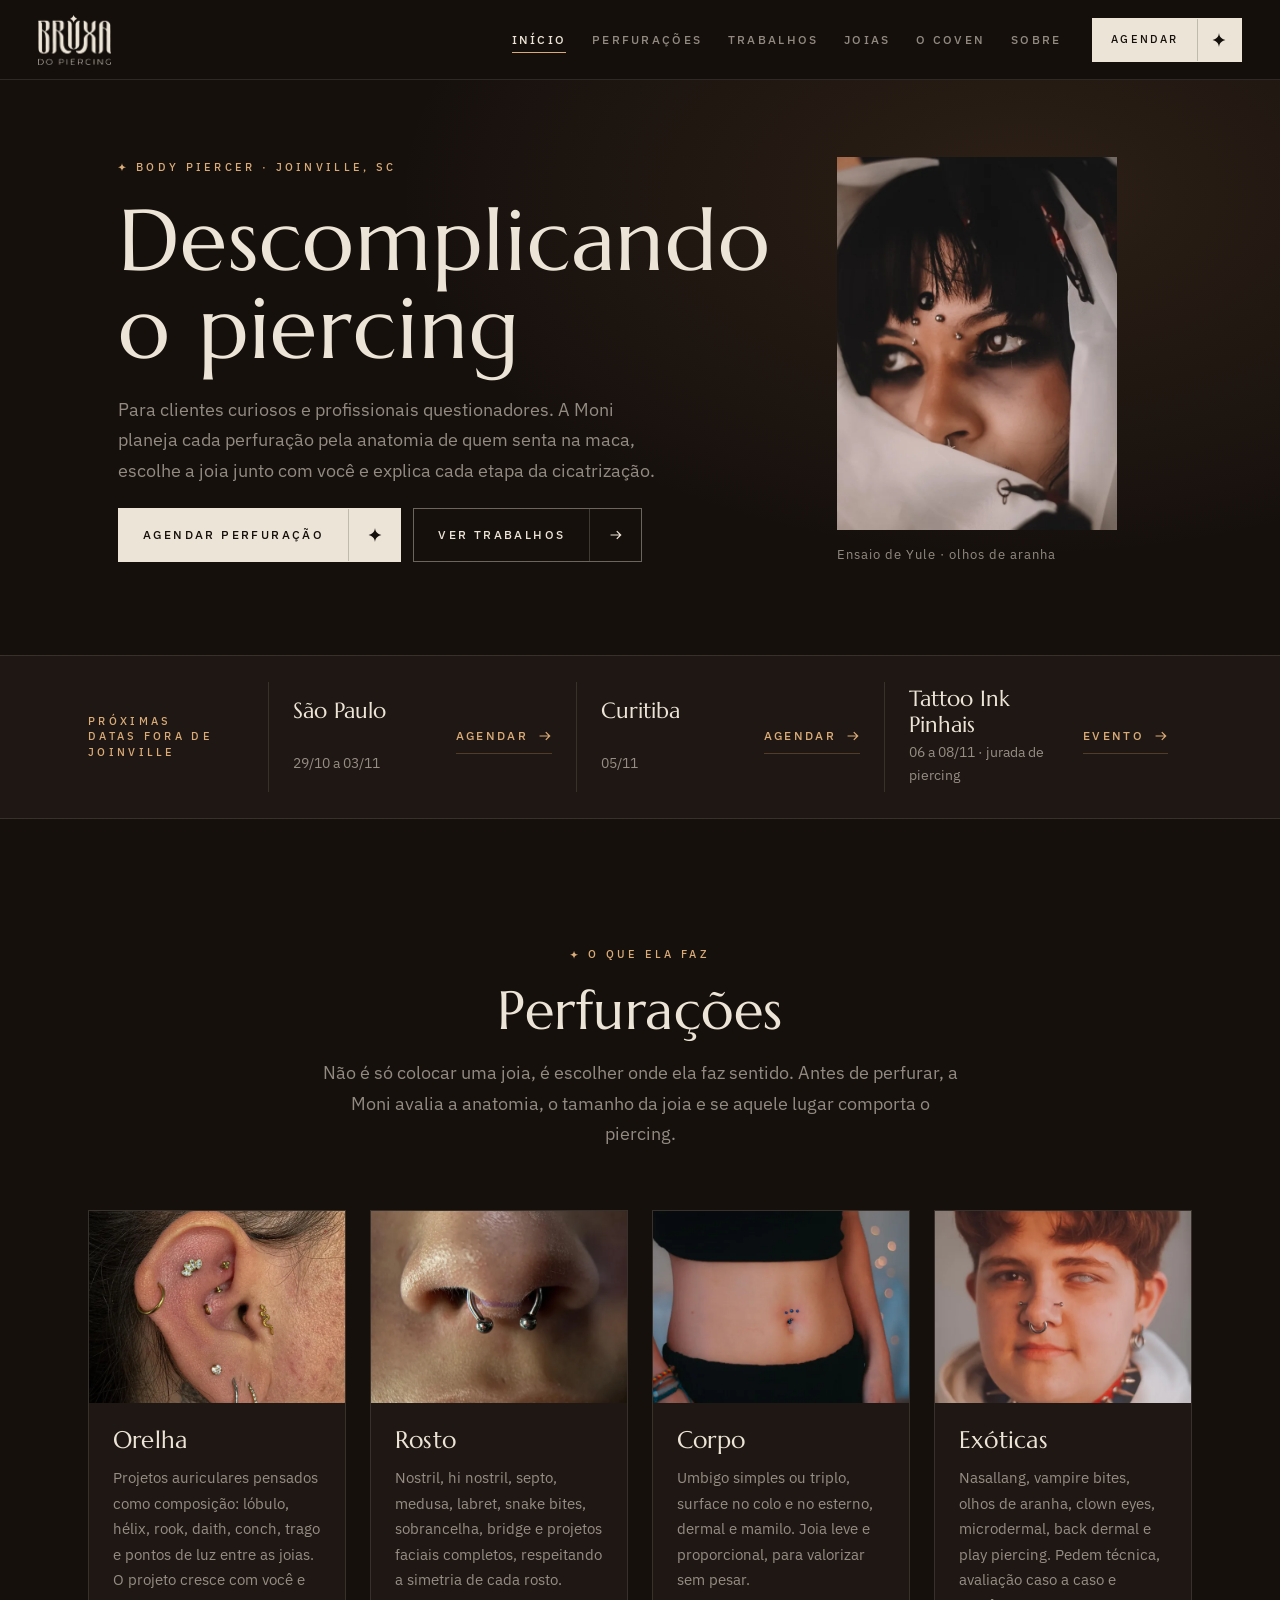
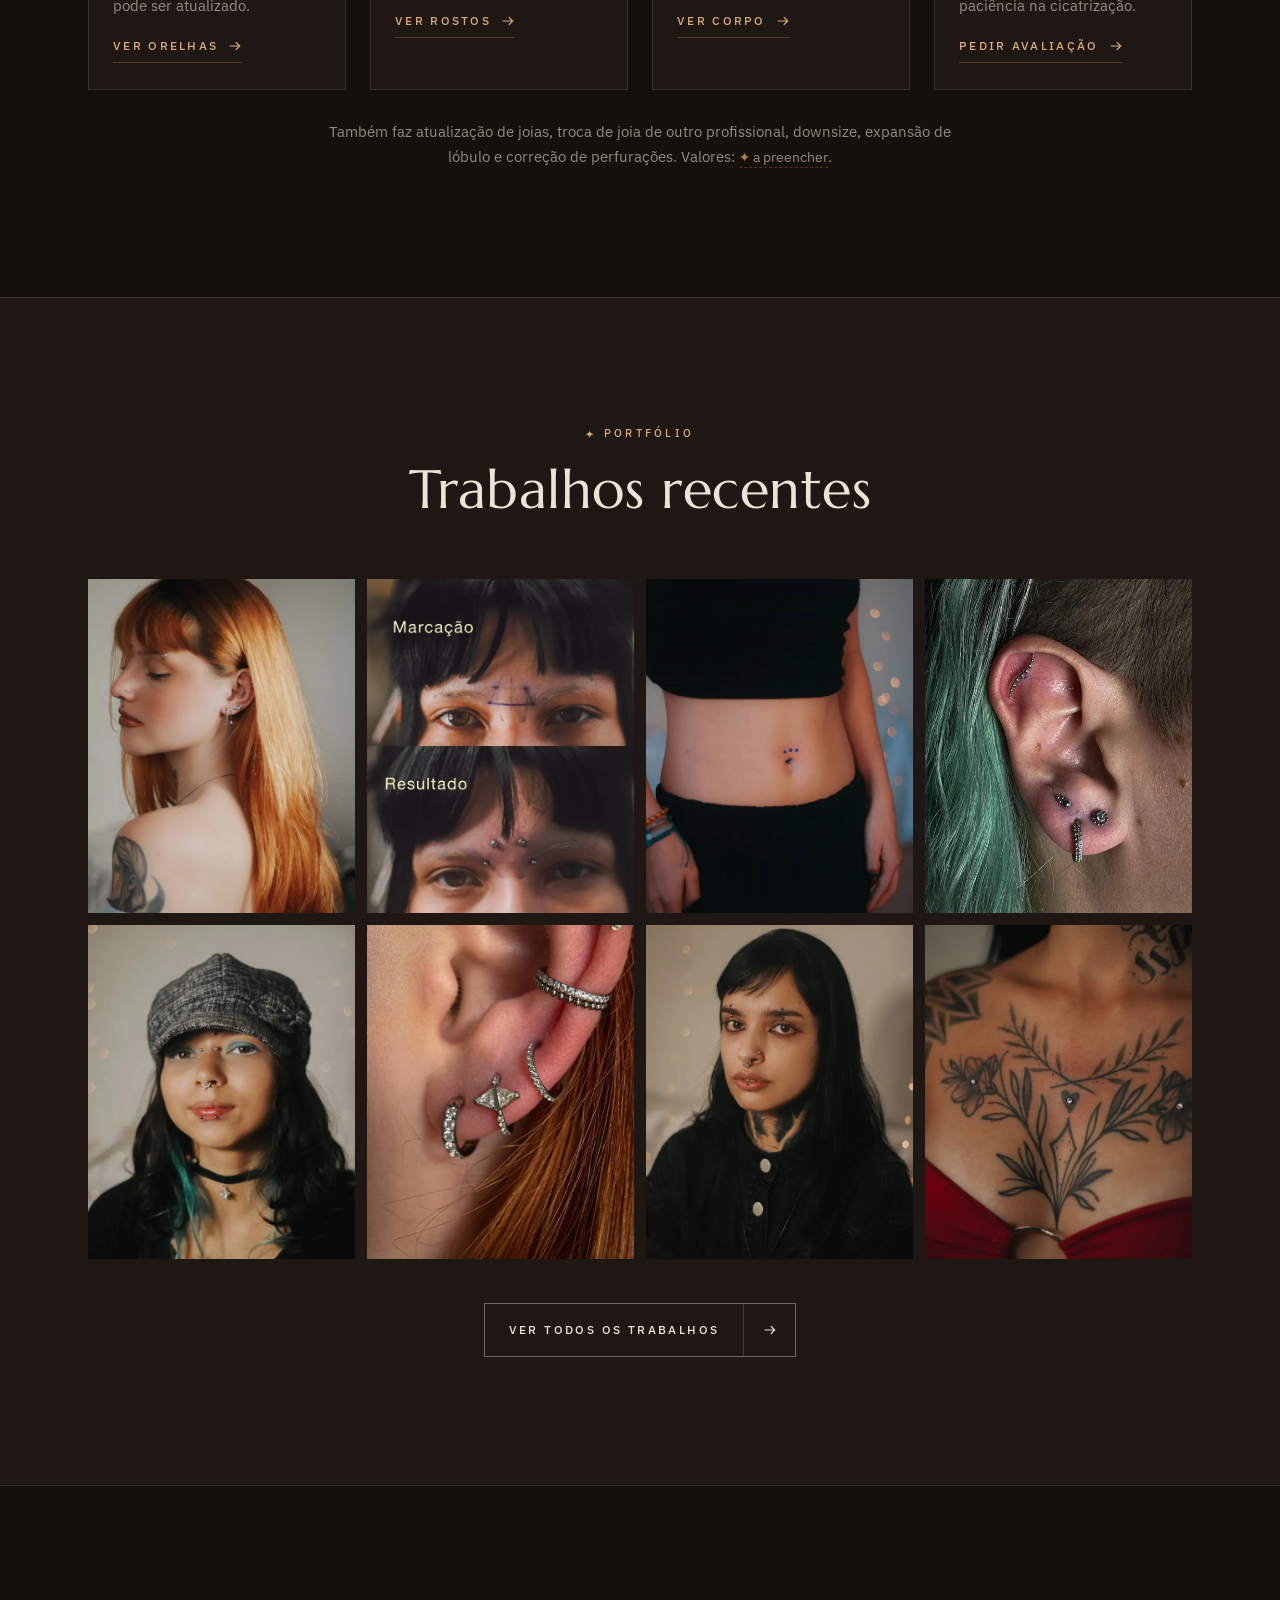
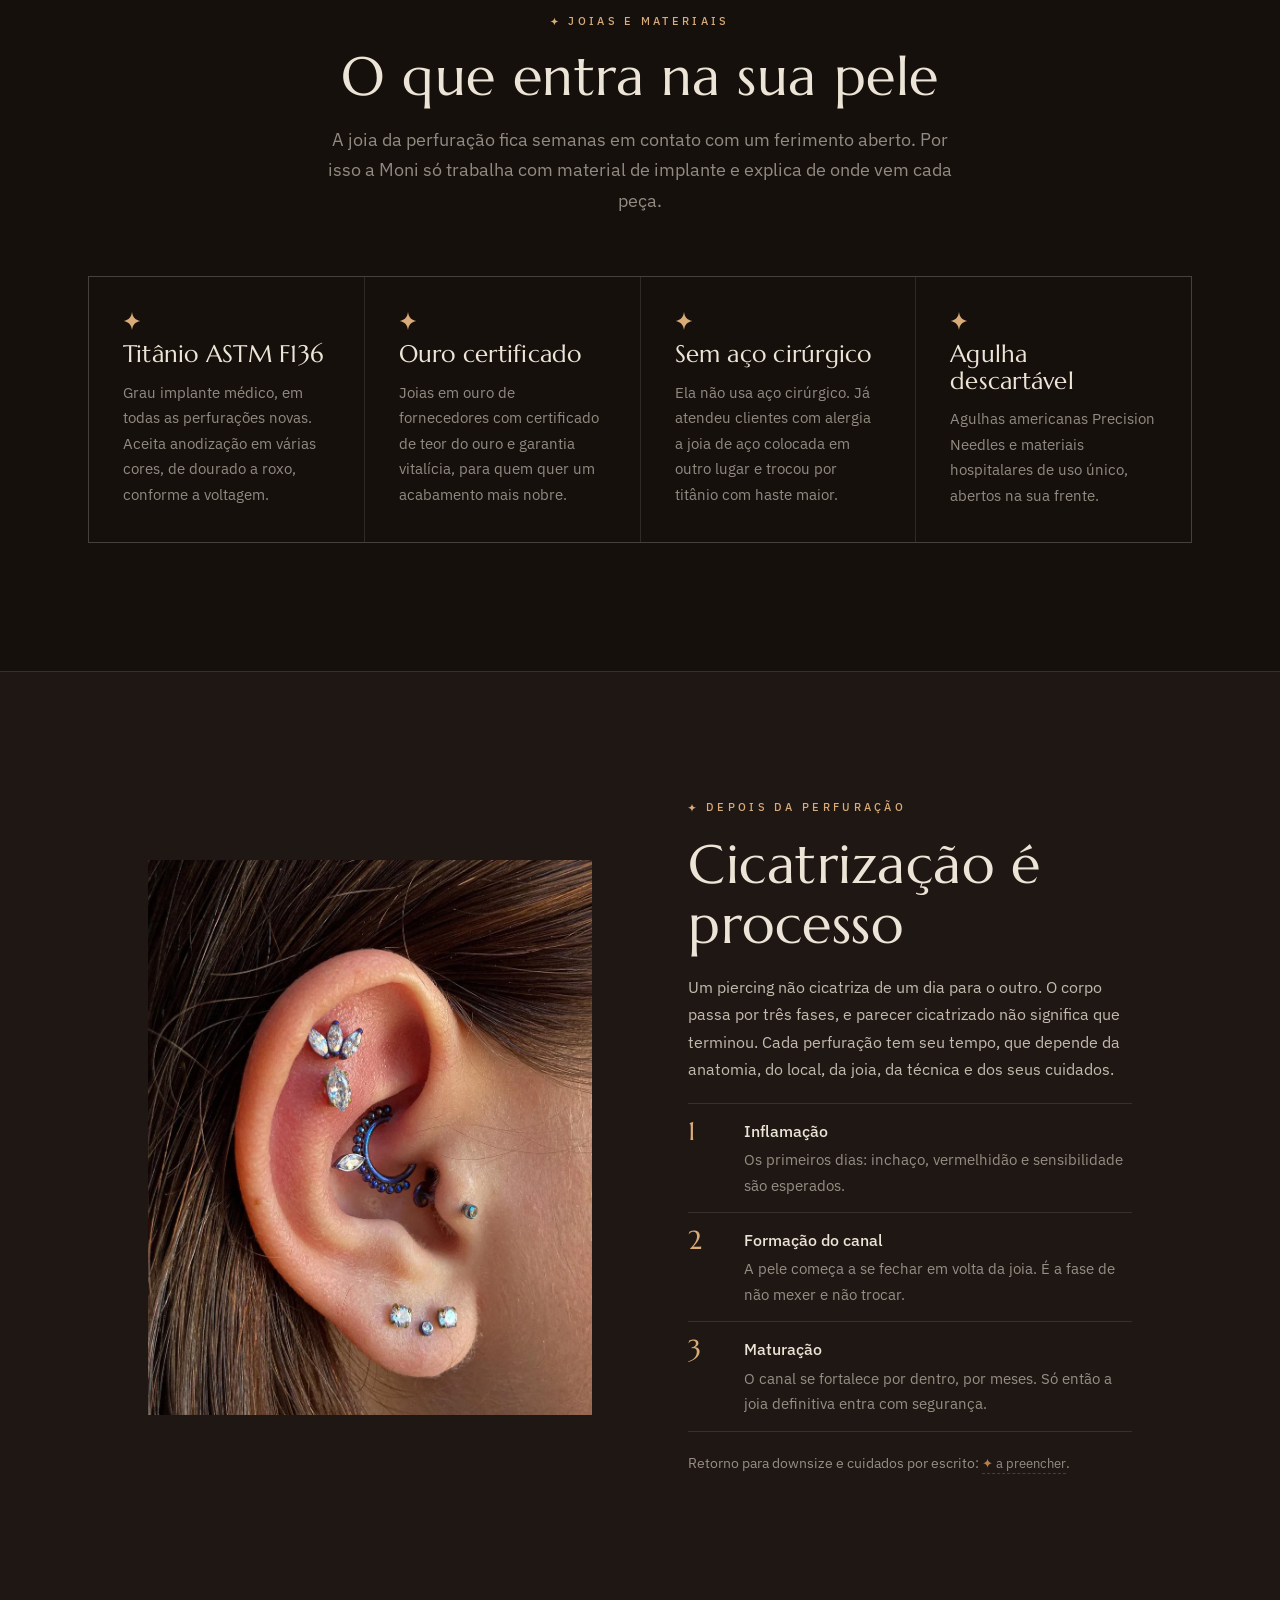
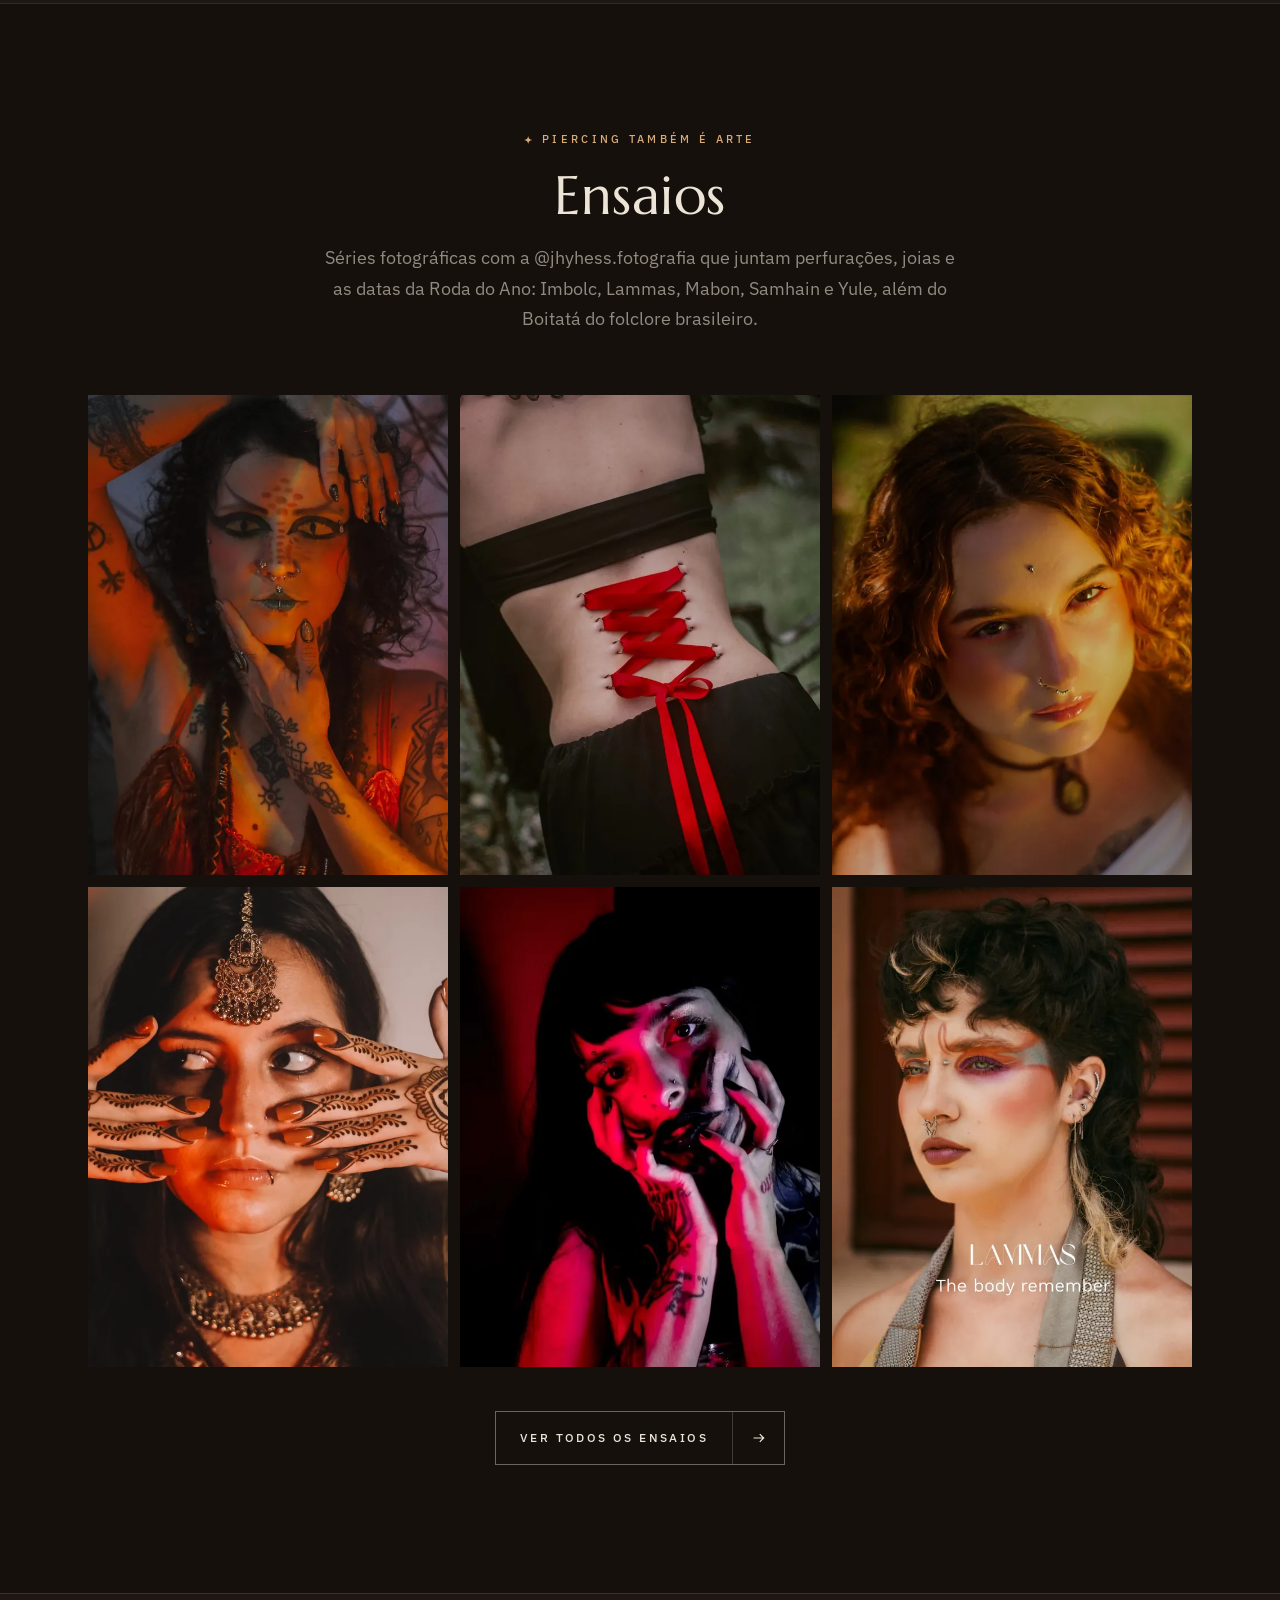
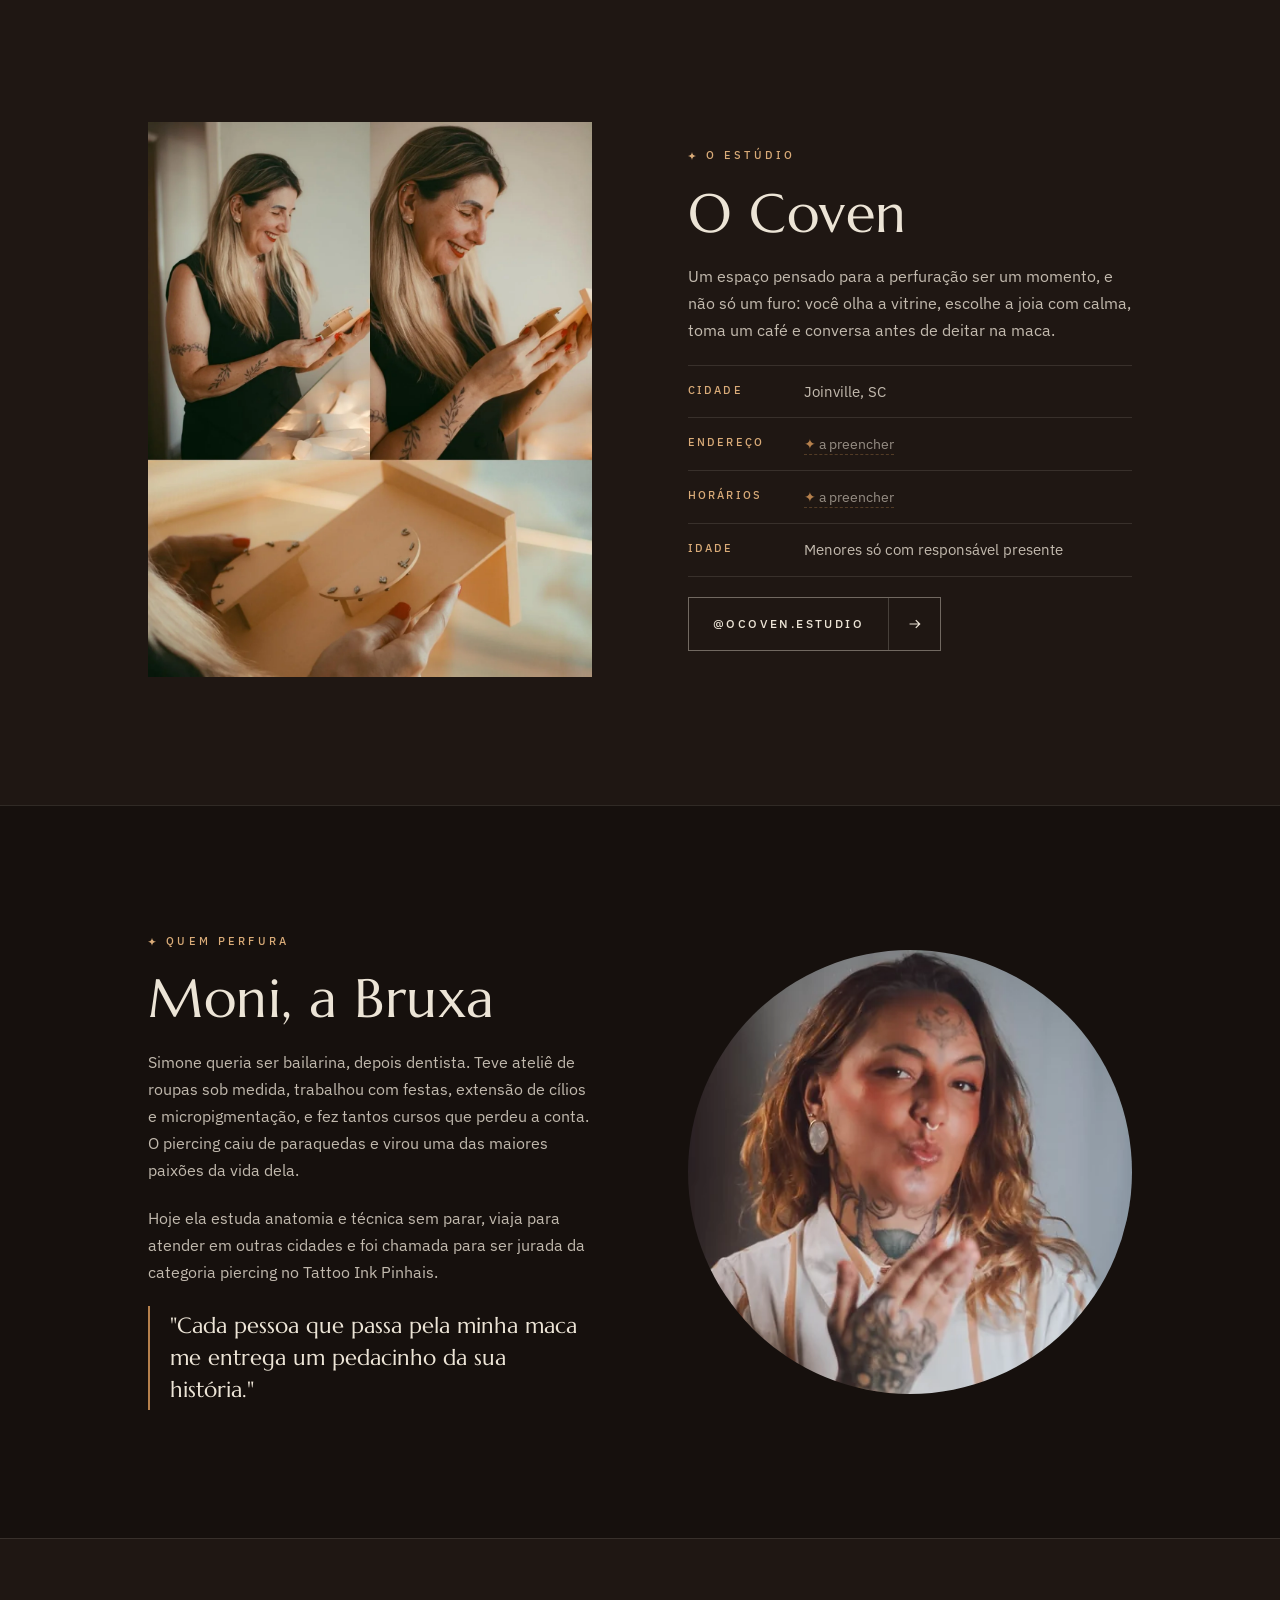
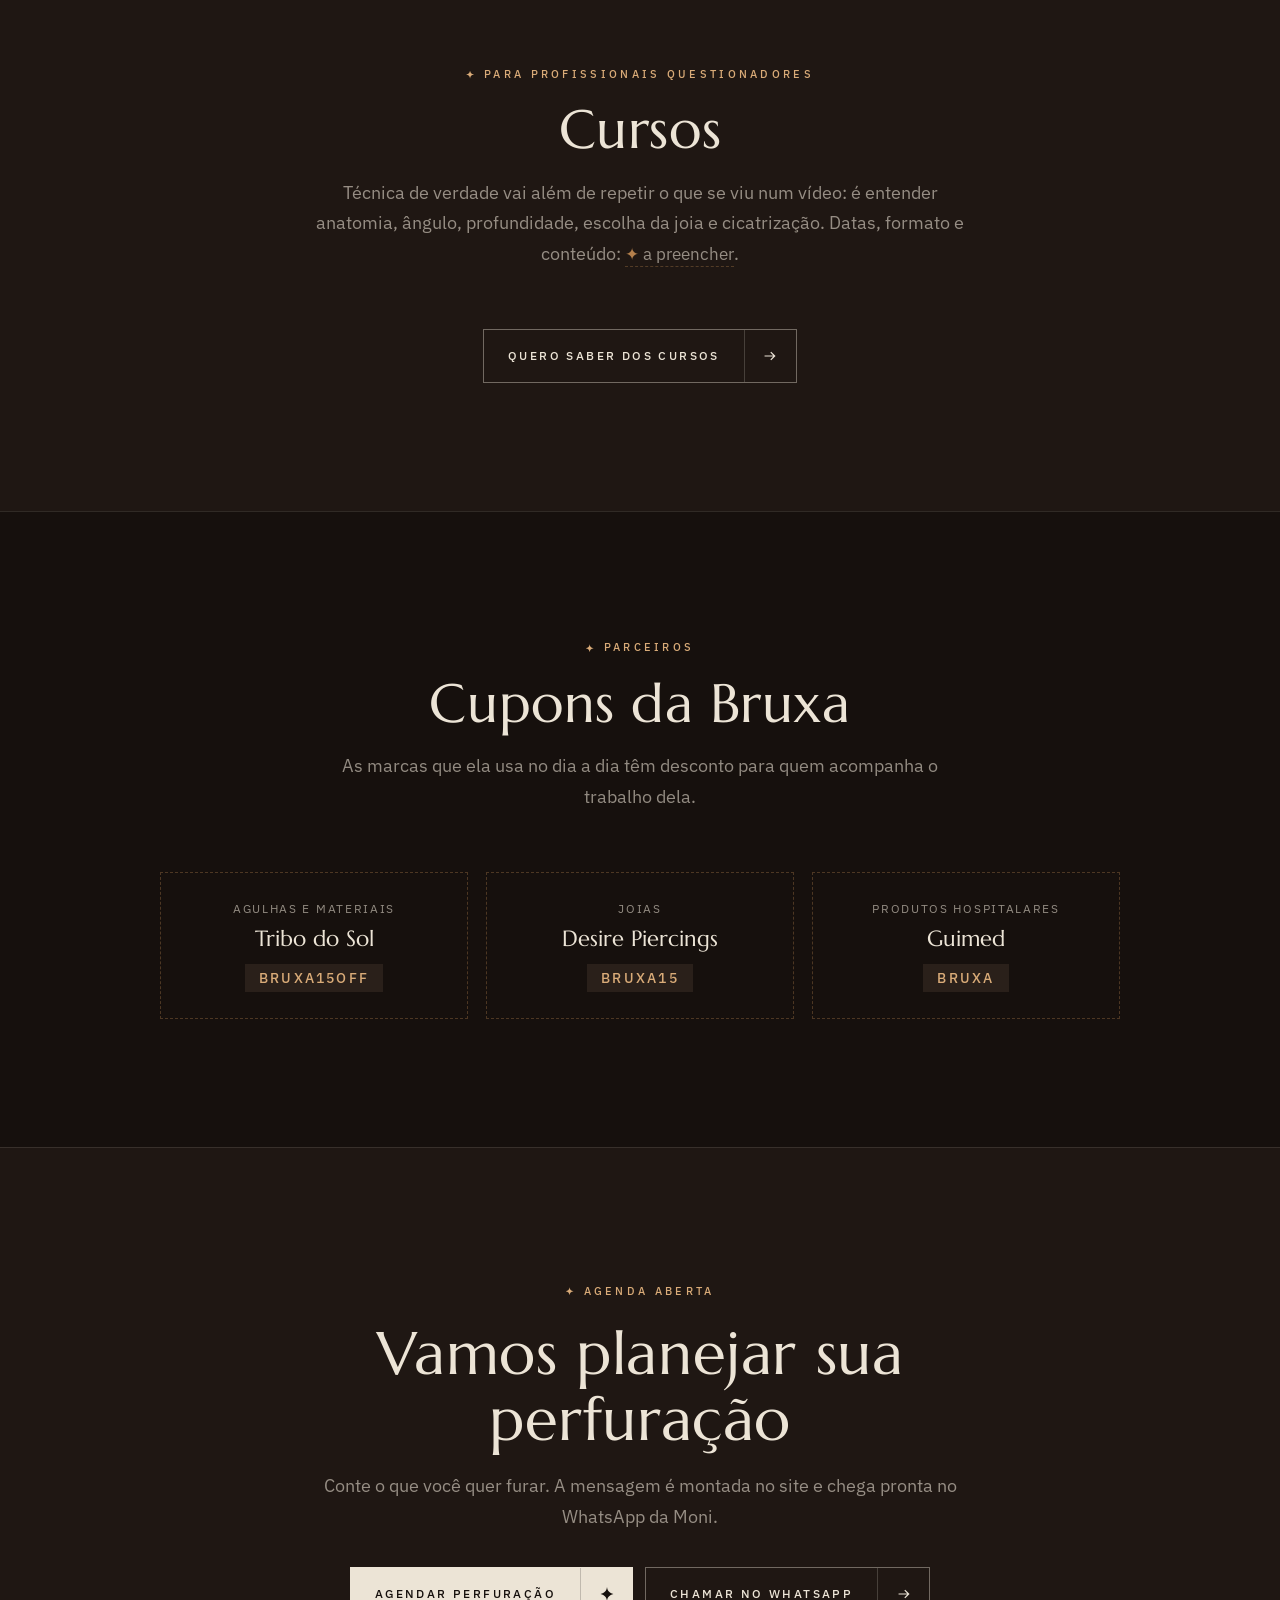
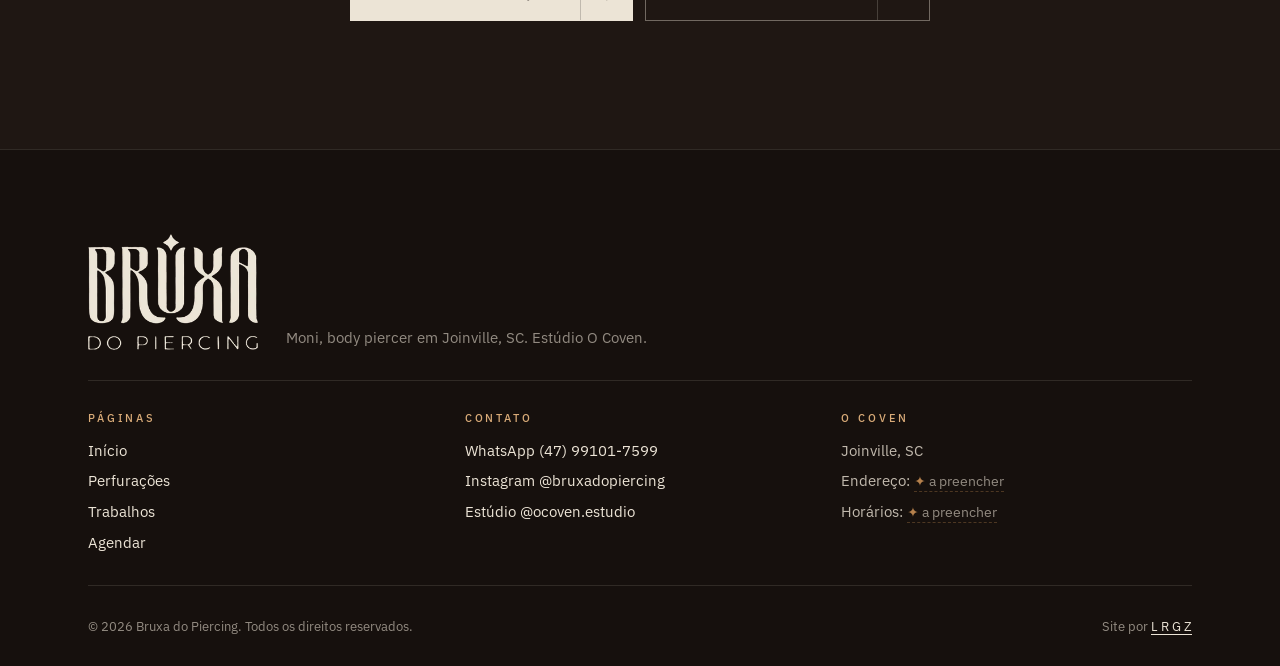
==== index.html @ 5690548a "Site v1 Co-Authored-By: Claude Opus 5.5 <noreply@anthropic.com>" ====
<!doctype html>
<html lang="pt-BR">
<head>
<meta charset="utf-8">
<meta name="viewport" content="width=device-width,initial-scale=1,viewport-fit=cover">
<title>Bruxa do Piercing · Moni, body piercer em Joinville</title>
<meta name="description" content="Moni, a Bruxa do Piercing: projetos auriculares, faciais e perfurações exóticas com titânio ASTM F136 e ouro certificado. Estúdio O Coven, Joinville, SC.">
<meta name="robots" content="noindex">
<meta name="theme-color" content="#16100d">
<meta property="og:type" content="website">
<meta property="og:title" content="Bruxa do Piercing · Moni, body piercer em Joinville">
<meta property="og:description" content="Moni, a Bruxa do Piercing: projetos auriculares, faciais e perfurações exóticas com titânio ASTM F136 e ouro certificado. Estúdio O Coven, Joinville, SC.">
<meta property="og:image" content="https://azeugral.github.io/bruxa-do-piercing/og-bruxa.jpg">
<meta property="og:image:width" content="1200">
<meta property="og:image:height" content="630">
<meta property="og:image:alt" content="Logo Bruxa do Piercing entre duas fotos de perfurações">
<meta property="og:locale" content="pt_BR">
<link rel="icon" href="favicon.ico" sizes="any">
<link rel="icon" href="favicon-32.png" type="image/png" sizes="32x32">
<link rel="apple-touch-icon" href="assets/img/icone-180.png">
<link rel="preconnect" href="https://fonts.googleapis.com">
<link rel="preconnect" href="https://fonts.gstatic.com" crossorigin>
<link rel="stylesheet" href="https://fonts.googleapis.com/css2?family=Marcellus&family=IBM+Plex+Sans:wght@400;500;600&display=swap">
<link rel="stylesheet" href="assets/css/site.css?v=1">
</head>
<body class="inicio">
<a class="sr" href="#conteudo">Pular para o conteúdo</a>
<div class="progresso" data-prog aria-hidden="true"><i></i></div>
<header class="nav">
  <a class="nav-logo" href="./" aria-label="Bruxa do Piercing, início"><img src="assets/img/logo-bruxa-300.webp" srcset="assets/img/logo-bruxa-300.webp 300w, assets/img/logo-bruxa-600.webp 600w" sizes="120px" alt="Bruxa do Piercing" width="600" height="412"></a>
  <button class="nav-abrir" type="button" aria-expanded="false" aria-controls="menu"><span>Menu</span><i aria-hidden="true"></i></button>
  <nav class="nav-menu" id="menu" aria-label="Principal"><ul class="menu"><li><a href="./" aria-current="page">Início</a></li><li><a href="./#perfuracoes">Perfurações</a></li><li><a href="trabalhos.html">Trabalhos</a></li><li><a href="./#joias">Joias</a></li><li><a href="./#coven">O Coven</a></li><li><a href="./#sobre">Sobre</a></li></ul><a class="btn peq" href="agendar.html"><span>Agendar</span><i><svg class="i-estrela" viewBox="0 0 24 24" aria-hidden="true"><path d="M12 0c1 7 4 10 11 12-7 2-10 5-11 12-1-7-4-10-11-12 7-2 10-5 11-12z"/></svg></i></a></nav>
</header>
<main id="conteudo">
<section class="hero" aria-labelledby="t-hero">
  <div class="wrap">
    <div class="hero-texto">
      <p class="rot">Body piercer · Joinville, SC</p>
      <h1 id="t-hero">Descomplicando o piercing</h1>
      <p class="lead">Para clientes curiosos e profissionais questionadores. A Moni planeja cada perfuração pela anatomia de quem senta na maca, escolhe a joia junto com você e explica cada etapa da cicatrização.</p>
      <div class="acoes">
        <a class="btn" href="agendar.html"><span>Agendar perfuração</span><i><svg class="i-estrela" viewBox="0 0 24 24" aria-hidden="true"><path d="M12 0c1 7 4 10 11 12-7 2-10 5-11 12-1-7-4-10-11-12 7-2 10-5 11-12z"/></svg></i></a>
        <a class="btn linha" href="trabalhos.html"><span>Ver trabalhos</span><i><svg class="i-seta" viewBox="0 0 18 18" aria-hidden="true"><path d="M2 9h13M10 4l5 5-5 5"/></svg></i></a>
      </div>
    </div>
    <figure class="hero-foto">
      <img src="assets/img/yule-1200.webp" srcset="assets/img/yule-640.webp 640w, assets/img/yule-1200.webp 1200w" sizes="(min-width:960px) 440px, 86vw" alt="Modelo com piercings olhos de aranha na testa, em ensaio escuro" width="1200" height="1600" fetchpriority="high">
      <figcaption>Ensaio de Yule · olhos de aranha</figcaption>
    </figure>
  </div>
</section>

<section class="agenda" id="agenda" aria-labelledby="t-agenda">
  <div class="wrap">
    <h2 id="t-agenda" class="agenda-tit">Próximas datas fora de Joinville</h2>
    <ul class="datas">
      <li><b>São Paulo</b><span>29/10 a 03/11</span><a class="link" href="agendar.html?cidade=sp">Agendar <svg class="i-seta" viewBox="0 0 18 18" aria-hidden="true"><path d="M2 9h13M10 4l5 5-5 5"/></svg></a></li>
      <li><b>Curitiba</b><span>05/11</span><a class="link" href="agendar.html?cidade=curitiba">Agendar <svg class="i-seta" viewBox="0 0 18 18" aria-hidden="true"><path d="M2 9h13M10 4l5 5-5 5"/></svg></a></li>
      <li><b>Tattoo Ink Pinhais</b><span>06 a 08/11 · jurada de piercing</span><a class="link" href="https://www.instagram.com/tattooinkpinhais/" target="_blank" rel="noopener">Evento <svg class="i-seta" viewBox="0 0 18 18" aria-hidden="true"><path d="M2 9h13M10 4l5 5-5 5"/></svg></a></li>
    </ul>
  </div>
</section>

<section class="secao" id="perfuracoes" aria-labelledby="t-perf">
  <div class="wrap">
    <div class="cab centro">
      <p class="rot">O que ela faz</p>
      <h2 id="t-perf">Perfurações</h2>
      <p class="lead">Não é só colocar uma joia, é escolher onde ela faz sentido. Antes de perfurar, a Moni avalia a anatomia, o tamanho da joia e se aquele lugar comporta o piercing.</p>
    </div>
    <ul class="perfs">
      <li class="perf" data-rv>
        <figure><img src="assets/obras/bp-192-640.webp" alt="Orelha com rook, scapha e conch" width="640" height="853" loading="lazy"></figure>
        <div>
          <h3>Orelha</h3>
          <p>Projetos auriculares pensados como composição: lóbulo, hélix, rook, daith, conch, trago e pontos de luz entre as joias. O projeto cresce com você e pode ser atualizado.</p>
          <a class="link" href="trabalhos.html?cat=orelha">Ver orelhas <svg class="i-seta" viewBox="0 0 18 18" aria-hidden="true"><path d="M2 9h13M10 4l5 5-5 5"/></svg></a>
        </div>
      </li>
      <li class="perf" data-rv>
        <figure><img src="assets/obras/bp-189-640.webp" alt="Septo com joia Perseu" width="640" height="853" loading="lazy"></figure>
        <div>
          <h3>Rosto</h3>
          <p>Nostril, hi nostril, septo, medusa, labret, snake bites, sobrancelha, bridge e projetos faciais completos, respeitando a simetria de cada rosto.</p>
          <a class="link" href="trabalhos.html?cat=rosto">Ver rostos <svg class="i-seta" viewBox="0 0 18 18" aria-hidden="true"><path d="M2 9h13M10 4l5 5-5 5"/></svg></a>
        </div>
      </li>
      <li class="perf" data-rv>
        <figure><img src="assets/obras/bp-071-640.webp" alt="Umbigo com três perfurações" width="640" height="853" loading="lazy"></figure>
        <div>
          <h3>Corpo</h3>
          <p>Umbigo simples ou triplo, surface no colo e no esterno, dermal e mamilo. Joia leve e proporcional, para valorizar sem pesar.</p>
          <a class="link" href="trabalhos.html?cat=corpo">Ver corpo <svg class="i-seta" viewBox="0 0 18 18" aria-hidden="true"><path d="M2 9h13M10 4l5 5-5 5"/></svg></a>
        </div>
      </li>
      <li class="perf" data-rv>
        <figure><img src="assets/obras/bp-045-640.webp" alt="Nasallang, perfuração que atravessa o nariz" width="640" height="853" loading="lazy"></figure>
        <div>
          <h3>Exóticas</h3>
          <p>Nasallang, vampire bites, olhos de aranha, clown eyes, microdermal, back dermal e play piercing. Pedem técnica, avaliação caso a caso e paciência na cicatrização.</p>
          <a class="link" href="agendar.html?tipo=exotica">Pedir avaliação <svg class="i-seta" viewBox="0 0 18 18" aria-hidden="true"><path d="M2 9h13M10 4l5 5-5 5"/></svg></a>
        </div>
      </li>
    </ul>
    <p class="nota-centro">Também faz atualização de joias, troca de joia de outro profissional, downsize, expansão de lóbulo e correção de perfurações. Valores: <em class="a-preencher">a preencher</em>.</p>
  </div>
</section>

<section class="secao escuro2" id="recentes" aria-labelledby="t-rec">
  <div class="wrap">
    <div class="cab centro">
      <p class="rot">Portfólio</p>
      <h2 id="t-rec">Trabalhos recentes</h2>
    </div>
    <div class="grade" data-grade data-limite="8" data-ordem="000,012,071,184,070,191,075,068"></div>
    <div class="mais"><a class="btn linha" href="trabalhos.html"><span>Ver todos os trabalhos</span><i><svg class="i-seta" viewBox="0 0 18 18" aria-hidden="true"><path d="M2 9h13M10 4l5 5-5 5"/></svg></i></a></div>
  </div>
</section>

<section class="secao" id="joias" aria-labelledby="t-joias">
  <div class="wrap">
    <div class="cab centro">
      <p class="rot">Joias e materiais</p>
      <h2 id="t-joias">O que entra na sua pele</h2>
      <p class="lead">A joia da perfuração fica semanas em contato com um ferimento aberto. Por isso a Moni só trabalha com material de implante e explica de onde vem cada peça.</p>
    </div>
    <ul class="materiais">
      <li data-rv><span class="mat-ic"><svg class="i-estrela" viewBox="0 0 24 24" aria-hidden="true"><path d="M12 0c1 7 4 10 11 12-7 2-10 5-11 12-1-7-4-10-11-12 7-2 10-5 11-12z"/></svg></span><h3>Titânio ASTM F136</h3><p>Grau implante médico, em todas as perfurações novas. Aceita anodização em várias cores, de dourado a roxo, conforme a voltagem.</p></li>
      <li data-rv><span class="mat-ic"><svg class="i-estrela" viewBox="0 0 24 24" aria-hidden="true"><path d="M12 0c1 7 4 10 11 12-7 2-10 5-11 12-1-7-4-10-11-12 7-2 10-5 11-12z"/></svg></span><h3>Ouro certificado</h3><p>Joias em ouro de fornecedores com certificado de teor do ouro e garantia vitalícia, para quem quer um acabamento mais nobre.</p></li>
      <li data-rv><span class="mat-ic"><svg class="i-estrela" viewBox="0 0 24 24" aria-hidden="true"><path d="M12 0c1 7 4 10 11 12-7 2-10 5-11 12-1-7-4-10-11-12 7-2 10-5 11-12z"/></svg></span><h3>Sem aço cirúrgico</h3><p>Ela não usa aço cirúrgico. Já atendeu clientes com alergia a joia de aço colocada em outro lugar e trocou por titânio com haste maior.</p></li>
      <li data-rv><span class="mat-ic"><svg class="i-estrela" viewBox="0 0 24 24" aria-hidden="true"><path d="M12 0c1 7 4 10 11 12-7 2-10 5-11 12-1-7-4-10-11-12 7-2 10-5 11-12z"/></svg></span><h3>Agulha descartável</h3><p>Agulhas americanas Precision Needles e materiais hospitalares de uso único, abertos na sua frente.</p></li>
    </ul>
  </div>
</section>

<section class="secao escuro2" id="cuidados" aria-labelledby="t-cuid">
  <div class="wrap duas">
    <figure class="quadro" data-rv><img src="assets/obras/bp-200-1200.webp" alt="Orelha com projeto auricular cicatrizado" width="1200" height="1200" loading="lazy"></figure>
    <div class="texto" data-rv>
      <p class="rot">Depois da perfuração</p>
      <h2 id="t-cuid">Cicatrização é processo</h2>
      <p>Um piercing não cicatriza de um dia para o outro. O corpo passa por três fases, e parecer cicatrizado não significa que terminou. Cada perfuração tem seu tempo, que depende da anatomia, do local, da joia, da técnica e dos seus cuidados.</p>
      <ol class="fases">
        <li><b>Inflamação</b><span>Os primeiros dias: inchaço, vermelhidão e sensibilidade são esperados.</span></li>
        <li><b>Formação do canal</b><span>A pele começa a se fechar em volta da joia. É a fase de não mexer e não trocar.</span></li>
        <li><b>Maturação</b><span>O canal se fortalece por dentro, por meses. Só então a joia definitiva entra com segurança.</span></li>
      </ol>
      <p class="nota">Retorno para downsize e cuidados por escrito: <em class="a-preencher">a preencher</em>.</p>
    </div>
  </div>
</section>

<section class="secao" id="ensaios" aria-labelledby="t-ens">
  <div class="wrap">
    <div class="cab centro">
      <p class="rot">Piercing também é arte</p>
      <h2 id="t-ens">Ensaios</h2>
      <p class="lead">Séries fotográficas com a @jhyhess.fotografia que juntam perfurações, joias e as datas da Roda do Ano: Imbolc, Lammas, Mabon, Samhain e Yule, além do Boitatá do folclore brasileiro.</p>
    </div>
    <div class="ensaios">
      <button type="button" class="obra" data-id="bp-050"><img src="assets/obras/bp-050-640.webp" alt="Ensaio Boitatá" width="640" height="853" loading="lazy"><span class="leg">Boitatá</span></button>
      <button type="button" class="obra" data-id="bp-052"><img src="assets/obras/bp-052-640.webp" alt="Ensaio de Samhain, corset em play piercing" width="640" height="853" loading="lazy"><span class="leg">Samhain</span></button>
      <button type="button" class="obra" data-id="bp-035"><img src="assets/obras/bp-035-640.webp" alt="Ensaio de Imbolc" width="640" height="853" loading="lazy"><span class="leg">Imbolc</span></button>
      <button type="button" class="obra" data-id="bp-038"><img src="assets/obras/bp-038-640.webp" alt="Ensaio com nostril e henna" width="640" height="853" loading="lazy"><span class="leg">Nostril e henna</span></button>
      <button type="button" class="obra" data-id="bp-055"><img src="assets/obras/bp-055-640.webp" alt="Ensaio de Mabon" width="640" height="853" loading="lazy"><span class="leg">Mabon</span></button>
      <button type="button" class="obra" data-id="bp-058"><img src="assets/obras/bp-058-640.webp" alt="Ensaio de Lammas" width="640" height="853" loading="lazy"><span class="leg">Lammas</span></button>
    </div>
    <div class="mais"><a class="btn linha" href="trabalhos.html?cat=ensaios"><span>Ver todos os ensaios</span><i><svg class="i-seta" viewBox="0 0 18 18" aria-hidden="true"><path d="M2 9h13M10 4l5 5-5 5"/></svg></i></a></div>
  </div>
</section>

<section class="secao escuro2" id="coven" aria-labelledby="t-coven">
  <div class="wrap duas">
    <figure class="quadro" data-rv><img src="assets/img/coven-1200.webp" alt="Cliente escolhendo joias na vitrine do estúdio O Coven" width="1200" height="1500" loading="lazy"></figure>
    <div class="texto" data-rv>
      <p class="rot">O estúdio</p>
      <h2 id="t-coven">O Coven</h2>
      <p>Um espaço pensado para a perfuração ser um momento, e não só um furo: você olha a vitrine, escolhe a joia com calma, toma um café e conversa antes de deitar na maca.</p>
      <ul class="fatos">
        <li><span>Cidade</span><span>Joinville, SC</span></li>
        <li><span>Endereço</span><span><em class="a-preencher">a preencher</em></span></li>
        <li><span>Horários</span><span><em class="a-preencher">a preencher</em></span></li>
        <li><span>Idade</span><span>Menores só com responsável presente</span></li>
      </ul>
      <div class="acoes"><a class="btn linha" href="https://www.instagram.com/ocoven.estudio/" target="_blank" rel="noopener"><span>@ocoven.estudio</span><i><svg class="i-seta" viewBox="0 0 18 18" aria-hidden="true"><path d="M2 9h13M10 4l5 5-5 5"/></svg></i></a></div>
    </div>
  </div>
</section>

<section class="secao" id="sobre" aria-labelledby="t-sobre">
  <div class="wrap duas sobre">
    <figure class="quadro redondo" data-rv><img src="assets/img/moni-900.webp" srcset="assets/img/moni-480.webp 480w, assets/img/moni-900.webp 900w" sizes="(min-width:960px) 420px, 80vw" alt="Moni, a Bruxa do Piercing, mandando um beijo" width="900" height="900" loading="lazy"></figure>
    <div class="texto" data-rv>
      <p class="rot">Quem perfura</p>
      <h2 id="t-sobre">Moni, a Bruxa</h2>
      <p>Simone queria ser bailarina, depois dentista. Teve ateliê de roupas sob medida, trabalhou com festas, extensão de cílios e micropigmentação, e fez tantos cursos que perdeu a conta. O piercing caiu de paraquedas e virou uma das maiores paixões da vida dela.</p>
      <p>Hoje ela estuda anatomia e técnica sem parar, viaja para atender em outras cidades e foi chamada para ser jurada da categoria piercing no Tattoo Ink Pinhais.</p>
      <p class="frase">"Cada pessoa que passa pela minha maca me entrega um pedacinho da sua história."</p>
    </div>
  </div>
</section>

<section class="secao escuro2" id="cursos" aria-labelledby="t-cursos">
  <div class="wrap">
    <div class="cab centro">
      <p class="rot">Para profissionais questionadores</p>
      <h2 id="t-cursos">Cursos</h2>
      <p class="lead">Técnica de verdade vai além de repetir o que se viu num vídeo: é entender anatomia, ângulo, profundidade, escolha da joia e cicatrização. Datas, formato e conteúdo: <em class="a-preencher">a preencher</em>.</p>
    </div>
    <div class="acoes centro-acoes"><a class="btn linha" href="agendar.html?tipo=curso"><span>Quero saber dos cursos</span><i><svg class="i-seta" viewBox="0 0 18 18" aria-hidden="true"><path d="M2 9h13M10 4l5 5-5 5"/></svg></i></a></div>
  </div>
</section>

<section class="secao" id="parceiros" aria-labelledby="t-parc">
  <div class="wrap">
    <div class="cab centro">
      <p class="rot">Parceiros</p>
      <h2 id="t-parc">Cupons da Bruxa</h2>
      <p class="lead">As marcas que ela usa no dia a dia têm desconto para quem acompanha o trabalho dela.</p>
    </div>
    <ul class="cupons">
      <li><span>Agulhas e materiais</span><b>Tribo do Sol</b><code>BRUXA15OFF</code></li>
      <li><span>Joias</span><b>Desire Piercings</b><code>BRUXA15</code></li>
      <li><span>Produtos hospitalares</span><b>Guimed</b><code>BRUXA</code></li>
    </ul>
  </div>
</section>

<section class="secao escuro2 chamada" aria-labelledby="t-cham">
  <div class="wrap centro">
    <p class="rot">Agenda aberta</p>
    <h2 id="t-cham">Vamos planejar sua perfuração</h2>
    <p class="lead">Conte o que você quer furar. A mensagem é montada no site e chega pronta no WhatsApp da Moni.</p>
    <div class="acoes">
      <a class="btn" href="agendar.html"><span>Agendar perfuração</span><i><svg class="i-estrela" viewBox="0 0 24 24" aria-hidden="true"><path d="M12 0c1 7 4 10 11 12-7 2-10 5-11 12-1-7-4-10-11-12 7-2 10-5 11-12z"/></svg></i></a>
      <a class="btn linha" href="https://wa.me/5547991017599" target="_blank" rel="noopener"><span>Chamar no WhatsApp</span><i><svg class="i-seta" viewBox="0 0 18 18" aria-hidden="true"><path d="M2 9h13M10 4l5 5-5 5"/></svg></i></a>
    </div>
  </div>
</section>
</main>
<footer class="rodape">
  <div class="wrap">
    <div class="rodape-topo">
      <a class="rodape-logo" href="./" aria-label="Bruxa do Piercing, início"><img src="assets/img/logo-bruxa-300.webp" srcset="assets/img/logo-bruxa-300.webp 300w, assets/img/logo-bruxa-600.webp 600w" sizes="200px" alt="Bruxa do Piercing" width="600" height="412" loading="lazy"></a>
      <p>Moni, body piercer em Joinville, SC. Estúdio O Coven.</p>
    </div>
    <div class="colunas">
      <div><h4>Páginas</h4><ul><li><a href="./">Início</a></li><li><a href="./#perfuracoes">Perfurações</a></li><li><a href="trabalhos.html">Trabalhos</a></li><li><a href="agendar.html">Agendar</a></li></ul></div>
      <div><h4>Contato</h4><ul><li><a href="https://wa.me/5547991017599" target="_blank" rel="noopener">WhatsApp (47) 99101-7599</a></li><li><a href="https://www.instagram.com/bruxadopiercing/" target="_blank" rel="noopener">Instagram @bruxadopiercing</a></li><li><a href="https://www.instagram.com/ocoven.estudio/" target="_blank" rel="noopener">Estúdio @ocoven.estudio</a></li></ul></div>
      <div><h4>O Coven</h4><ul><li>Joinville, SC</li><li>Endereço: <em class="a-preencher">a preencher</em></li><li>Horários: <em class="a-preencher">a preencher</em></li></ul></div>
    </div>
    <div class="base"><span>© <span data-ano>2026</span> Bruxa do Piercing. Todos os direitos reservados.</span><span>Site por <a href="https://lrgz.com.br" target="_blank" rel="noopener">L R G Z</a></span></div>
  </div>
</footer>
<a class="fixo" href="agendar.html" aria-label="Agendar horário"><svg class="i-estrela" viewBox="0 0 24 24" aria-hidden="true"><path d="M12 0c1 7 4 10 11 12-7 2-10 5-11 12-1-7-4-10-11-12 7-2 10-5 11-12z"/></svg><span>Agendar</span></a>
<div class="lb" role="dialog" aria-modal="true" aria-label="Foto ampliada" aria-hidden="true">
  <div class="lb-topo"><span class="rot" data-cont></span><button type="button" data-fechar>Fechar</button></div>
  <div class="lb-palco"><img alt=""></div>
  <div class="lb-base"><button type="button" data-ant aria-label="Anterior">&larr;</button><span class="rot" data-leg></span><button type="button" data-prox aria-label="Próxima">&rarr;</button></div>
</div>
<script src="assets/js/obras.js?v=1"></script>
<script src="assets/js/site.js?v=1"></script>
</body>
</html>
---- assets/css/site.css ----
/* Bruxa do Piercing · v1
   Identidade tirada do Instagram dela: o logo BRUXA (osso, com a estrela em cima do U), as fotos quentes
   em tons de café e o 🤎 que ela usa em quase toda legenda. Café, osso e bronze (a anodização dark bronze).
   Marcellus nos títulos (serifa de hastes abertas, parente do desenho do logo), IBM Plex Sans no texto.
   Nav convencional: logo à esquerda, menu à direita; seções simétricas. */
:root{
  --cafe:#16100d;
  --cafe2:#1f1713;
  --cafe3:#2a201a;
  --osso:#ece4d6;
  --bronze:#b5804c;
  --bronze-claro:#d9ab78;
  --texto:rgba(236,228,214,.8);
  --cinza:rgba(236,228,214,.58);
  --linha:rgba(236,228,214,.12);
  --linha-b:rgba(181,128,76,.35);
  --ease:cubic-bezier(.16,.84,.32,1);
  --titulo:"Marcellus",Georgia,serif;
  --fonte:"IBM Plex Sans",system-ui,sans-serif;
  --g:clamp(16px,4.5vw,48px);
  --max:1200px;
}
*,*::before,*::after{box-sizing:border-box}
html{-webkit-text-size-adjust:100%;scroll-behavior:smooth;background:var(--cafe)}
@media (prefers-reduced-motion:reduce){html{scroll-behavior:auto}}
body{margin:0;background:var(--cafe);color:var(--texto);font:400 16px/1.7 var(--fonte);overflow-x:hidden;-webkit-font-smoothing:antialiased}
img{display:block;max-width:100%;height:auto}
a{color:inherit}
button,input,select,textarea{font:inherit;color:inherit}
::selection{background:var(--bronze);color:var(--cafe)}
:focus-visible{outline:2px solid var(--bronze-claro);outline-offset:3px}
.sr{position:absolute;width:1px;height:1px;overflow:hidden;clip:rect(0 0 0 0);white-space:nowrap}
.wrap{width:100%;max-width:var(--max);margin:0 auto;padding:0 var(--g)}
.centro{text-align:center}
.i-estrela{fill:currentColor}
.i-seta{fill:none;stroke:currentColor;stroke-width:1.6}

/* ---------- tipografia ---------- */
.rot{display:inline-flex;align-items:center;gap:10px;font:500 11px/1.4 var(--fonte);letter-spacing:.3em;text-transform:uppercase;color:var(--bronze-claro);margin:0}
.rot::before{content:"";flex:none;width:8px;height:8px;background:currentColor;clip-path:path("M4 0C4.3 2.3 5.3 3.4 8 4 5.3 4.6 4.3 5.7 4 8 3.7 5.7 2.7 4.6 0 4 2.7 3.4 3.7 2.3 4 0Z")}
h1,h2,h3{font-family:var(--titulo);font-weight:400;line-height:1.1;letter-spacing:.01em;margin:0;color:var(--osso)}
h2{font-size:clamp(32px,4.8vw,54px)}
h3{font-size:clamp(20px,1.9vw,24px)}
p{margin:0 0 1em}
.lead{font-size:clamp(16px,1.5vw,18px);line-height:1.7;color:var(--cinza);max-width:36em;margin:0}
.centro .lead{margin-left:auto;margin-right:auto}
.a-preencher{color:var(--cinza);font-style:normal;font-size:.94em;border-bottom:1px dashed var(--linha-b);padding-bottom:1px}
.a-preencher::before{content:"✦ ";color:var(--bronze)}

/* ---------- nav ---------- */
.nav{position:sticky;top:0;z-index:40;display:flex;align-items:center;justify-content:space-between;gap:16px;min-height:66px;padding:8px var(--g);background:rgba(22,16,13,.9);backdrop-filter:blur(12px);-webkit-backdrop-filter:blur(12px);border-bottom:1px solid var(--linha)}
.nav-logo{display:block;flex:none;position:relative;z-index:2}
.nav-logo img{height:42px;width:auto}
@media (min-width:1100px){.nav-logo img{height:50px}}
.nav-abrir{position:relative;z-index:2;display:inline-flex;align-items:center;gap:12px;min-height:44px;padding:0 0 0 14px;background:none;border:0;cursor:pointer;font:500 11px/1 var(--fonte);letter-spacing:.24em;text-transform:uppercase;color:var(--osso);-webkit-tap-highlight-color:transparent}
.nav-abrir i{position:relative;width:22px;height:9px}
.nav-abrir i::before,.nav-abrir i::after{content:"";position:absolute;left:0;right:0;height:1.5px;background:currentColor;transition:transform .4s var(--ease),top .4s var(--ease)}
.nav-abrir i::before{top:0}
.nav-abrir i::after{top:7.5px}
.nav-abrir[aria-expanded=true] i::before{top:3.75px;transform:rotate(45deg)}
.nav-abrir[aria-expanded=true] i::after{top:3.75px;transform:rotate(-45deg)}
.nav-menu{position:fixed;inset:0;z-index:1;display:flex;flex-direction:column;justify-content:center;gap:36px;padding:96px var(--g) 40px;background:var(--cafe);opacity:0;visibility:hidden;transition:opacity .4s var(--ease),visibility .4s}
.nav-menu.aberta{opacity:1;visibility:visible}
.menu{list-style:none;margin:0;padding:0;display:grid}
.menu a{display:flex;align-items:center;justify-content:space-between;padding:15px 0;border-bottom:1px solid var(--linha);font:400 clamp(26px,7.4vw,34px)/1.1 var(--titulo);color:var(--osso);text-decoration:none;transform:translateY(10px);opacity:0;transition:transform .5s var(--ease),opacity .5s var(--ease)}
.nav-menu.aberta .menu a{transform:none;opacity:1}
.nav-menu.aberta li:nth-child(2) a{transition-delay:.04s}
.nav-menu.aberta li:nth-child(3) a{transition-delay:.08s}
.nav-menu.aberta li:nth-child(4) a{transition-delay:.12s}
.nav-menu.aberta li:nth-child(5) a{transition-delay:.16s}
.nav-menu.aberta li:nth-child(6) a{transition-delay:.2s}
.menu a[aria-current]{color:var(--bronze-claro)}
.nav-menu .btn{align-self:stretch}
.nav.menu-aberto{backdrop-filter:none;-webkit-backdrop-filter:none;background:var(--cafe)}
@media (min-width:1100px){
  .nav{min-height:80px;padding:0 clamp(24px,3vw,48px)}
  .nav-abrir{display:none}
  .nav-menu{position:static;flex-direction:row;align-items:center;gap:clamp(20px,2.4vw,40px);padding:0;background:none;opacity:1;visibility:visible}
  .menu{display:flex;gap:clamp(18px,2vw,32px)}
  .menu a{position:relative;padding:8px 0;border:0;font:500 11.5px/1 var(--fonte);letter-spacing:.2em;text-transform:uppercase;color:var(--cinza);opacity:1;transform:none;transition:color .3s var(--ease)}
  .menu a::before{content:"";position:absolute;left:0;right:0;bottom:0;height:1px;background:var(--bronze-claro);transform:scaleX(0);transform-origin:left;transition:transform .4s var(--ease)}
  .menu a:hover,.menu a[aria-current]{color:var(--osso)}
  .menu a:hover::before,.menu a[aria-current]::before{transform:scaleX(1)}
  .nav-menu .btn{align-self:auto}
}

/* ---------- botões: retos, rótulo + estrela; no hover o bronze sobe de baixo ---------- */
.btn{position:relative;display:inline-flex;align-items:stretch;min-height:54px;padding:0;text-decoration:none;font:500 12px/1 var(--fonte);letter-spacing:.2em;text-transform:uppercase;cursor:pointer;border:1px solid var(--osso);background:var(--osso);color:var(--cafe);isolation:isolate;overflow:hidden;transition:color .45s var(--ease),border-color .45s var(--ease),transform .2s var(--ease);-webkit-tap-highlight-color:transparent}
.btn::before{content:"";position:absolute;inset:0;z-index:-1;background:var(--bronze-claro);transform:translateY(101%);transition:transform .5s var(--ease)}
.btn>span{display:flex;align-items:center;padding:0 24px}
.btn>i{display:grid;place-items:center;width:52px;flex:none;border-left:1px solid rgba(22,16,13,.2)}
.btn svg{width:14px;height:14px;transition:transform .6s var(--ease)}
@media (hover:hover){
  .btn:hover::before{transform:none}
  .btn:hover{border-color:var(--bronze-claro)}
  .btn:hover .i-estrela{transform:rotate(180deg)}
  .btn:hover .i-seta{transform:translateX(3px)}
}
.btn:active{transform:translateY(1px) scale(.995)}
.btn.linha{background:transparent;color:var(--osso);border-color:rgba(236,228,214,.4)}
.btn.linha>i{border-left-color:rgba(236,228,214,.2)}
.btn.linha::before{background:var(--osso)}
@media (hover:hover){.btn.linha:hover{color:var(--cafe);border-color:var(--osso)}}
.btn.peq{min-height:44px;font-size:11px}
.btn.peq>span{padding:0 18px}
.btn.peq>i{width:44px}
.acoes{display:flex;flex-wrap:wrap;gap:12px}
.centro .acoes,.centro-acoes{justify-content:center}
.link{font:500 11.5px/1.4 var(--fonte);letter-spacing:.2em;text-transform:uppercase;text-decoration:none;display:inline-flex;gap:10px;align-items:center;padding:8px 0;color:var(--bronze-claro);border-bottom:1px solid var(--linha-b);transition:border-color .35s var(--ease),gap .35s var(--ease)}
.link svg{width:14px;height:14px}
.link:hover{border-color:var(--bronze-claro);gap:16px}

/* ---------- abertura ---------- */
.hero{padding:clamp(44px,6vw,92px) 0 clamp(56px,7vw,96px);background:radial-gradient(70% 90% at 80% 20%,rgba(181,128,76,.14),transparent 70%)}
.hero .wrap{display:grid;gap:44px;align-items:center}
.hero-texto{display:grid;gap:22px;justify-items:start}
.hero h1{font-size:clamp(42px,7vw,86px);line-height:1.02;max-width:9em}
.hero .lead{max-width:31em}
.hero-foto{position:relative;margin:0;justify-self:center;width:min(100%,440px)}
.hero-foto img{width:100%;aspect-ratio:3/4;object-fit:cover}
.hero-foto::before{content:"";position:absolute;inset:14px -14px -14px 14px;border:1px solid var(--linha-b);z-index:-1}
.hero-foto figcaption{margin-top:14px;font-size:12.5px;letter-spacing:.08em;color:var(--cinza)}
.hero-texto>*,.hero-foto{opacity:0;transform:translateY(14px);transition:opacity 1s var(--ease),transform 1s var(--ease)}
.hero-foto{transition-delay:.15s}
.hero-texto>*:nth-child(1){transition-delay:.25s}
.hero-texto>*:nth-child(2){transition-delay:.32s}
.hero-texto>*:nth-child(3){transition-delay:.39s}
.hero-texto>*:nth-child(4){transition-delay:.46s}
.pronto .hero-texto>*,.pronto .hero-foto{opacity:1;transform:none}
@media (min-width:960px){.hero .wrap{grid-template-columns:1.1fr .9fr;gap:80px;max-width:1140px}.hero-foto{justify-self:end;margin-right:14px}}
@media (prefers-reduced-motion:reduce){.hero-texto>*,.hero-foto{opacity:1!important;transform:none!important;transition:none!important}}

/* ---------- datas ---------- */
.agenda{border-top:1px solid var(--linha);border-bottom:1px solid var(--linha);background:var(--cafe2)}
.agenda .wrap{display:grid;gap:18px;padding-top:26px;padding-bottom:26px}
.agenda-tit{font:500 11px/1.4 var(--fonte);letter-spacing:.3em;text-transform:uppercase;color:var(--bronze-claro)}
.datas{list-style:none;margin:0;padding:0;display:grid;gap:0}
.datas li{display:grid;grid-template-columns:1fr auto;gap:2px 16px;align-items:center;padding:14px 0;border-top:1px solid var(--linha)}
.datas b{font:400 22px/1.2 var(--titulo);color:var(--osso)}
.datas span{grid-row:2;font-size:14px;color:var(--cinza)}
.datas .link{grid-row:1/3;grid-column:2}
@media (min-width:860px){
  .agenda .wrap{grid-template-columns:auto 1fr;align-items:center;gap:48px}
  .agenda-tit{max-width:12em}
  .datas{grid-template-columns:repeat(3,1fr)}
  .datas li{border-top:0;border-left:1px solid var(--linha);padding:4px 24px}
}

/* ---------- seções ---------- */
.secao{padding:clamp(76px,10vw,128px) 0}
.secao+.secao{border-top:1px solid var(--linha)}
.escuro2{background:var(--cafe2)}
.cab{display:grid;gap:18px;justify-items:center;text-align:center;margin-bottom:clamp(40px,6vw,60px)}
.mais{display:flex;justify-content:center;margin-top:44px}
.nota-centro{text-align:center;margin:30px auto 0;max-width:46em;font-size:14.5px;color:var(--cinza)}

/* ---------- perfurações ---------- */
.perfs{list-style:none;margin:0;padding:0;display:grid;gap:18px}
@media (min-width:720px){.perfs{grid-template-columns:1fr 1fr;gap:24px}}
@media (min-width:1140px){.perfs{grid-template-columns:repeat(4,1fr)}}
.perf{display:grid;grid-template-rows:auto 1fr;background:var(--cafe2);border:1px solid var(--linha);transition:border-color .45s var(--ease)}
.perf:hover{border-color:var(--linha-b)}
.perf figure{margin:0;overflow:hidden;aspect-ratio:4/3}
.perf img{width:100%;height:100%;object-fit:cover;transition:transform 1s var(--ease)}
.perf:hover img{transform:scale(1.05)}
.perf>div{display:grid;gap:12px;align-content:start;justify-items:start;padding:24px 24px 26px}
.perf p{margin:0;color:var(--cinza);font-size:15px}

/* ---------- grade de fotos ---------- */
.grade,.ensaios{display:grid;grid-template-columns:repeat(2,1fr);gap:8px}
@media (min-width:720px){.grade{grid-template-columns:repeat(3,1fr);gap:12px}.ensaios{grid-template-columns:repeat(3,1fr);gap:12px}}
@media (min-width:1024px){.grade{grid-template-columns:repeat(4,1fr)}}
.obra{position:relative;display:block;width:100%;aspect-ratio:4/5;overflow:hidden;background:var(--cafe3);border:0;padding:0;cursor:zoom-in;color:var(--osso)}
.ensaios .obra{aspect-ratio:3/4}
.obra img{width:100%;height:100%;object-fit:cover;transition:transform .9s var(--ease)}
.obra::after{content:"";position:absolute;inset:8px;border:1px solid rgba(236,228,214,0);transition:border-color .45s var(--ease);pointer-events:none}
.obra .leg{position:absolute;left:0;right:0;bottom:0;padding:40px 14px 14px;background:linear-gradient(transparent,rgba(22,16,13,.88));text-align:left;font:500 11px/1.35 var(--fonte);letter-spacing:.14em;text-transform:uppercase;opacity:0;transform:translateY(6px);transition:opacity .4s var(--ease),transform .4s var(--ease)}
@media (hover:hover){.obra:hover img{transform:scale(1.04)}.obra:hover::after{border-color:rgba(236,228,214,.75)}.obra:hover .leg{opacity:1;transform:none}}
@media (hover:none){.obra .leg{opacity:1;transform:none;padding:28px 10px 10px;font-size:10px}}

/* ---------- filtros ---------- */
.filtros-wrap{display:flex;justify-content:center}
.filtros{display:inline-flex;border:1px solid var(--linha);margin:0 auto 32px}
.filtros button{background:none;border:0;padding:0 18px;min-height:48px;font:500 11px/1 var(--fonte);letter-spacing:.16em;text-transform:uppercase;cursor:pointer;transition:background .3s var(--ease),color .3s var(--ease);display:flex;gap:6px;align-items:center;white-space:nowrap;color:var(--cinza)}
.filtros button+button{border-left:1px solid var(--linha)}
.filtros button:hover{color:var(--osso)}
.filtros button[aria-pressed=true]{background:var(--osso);color:var(--cafe)}
.filtros sup{font-size:9px;opacity:.7;top:0}
@media (max-width:640px){.filtros{display:grid;grid-template-columns:repeat(2,1fr);width:100%}.filtros button{justify-content:center;padding:0 6px;border-left:0!important;border-top:1px solid var(--linha)}.filtros button:nth-child(-n+1){grid-column:1/-1;border-top:0}.filtros button:nth-child(odd):not(:first-child){border-left:1px solid var(--linha)!important}}

/* ---------- materiais ---------- */
.materiais{list-style:none;margin:0;padding:0;display:grid;gap:1px;background:var(--linha);border:1px solid var(--linha)}
@media (min-width:640px){.materiais{grid-template-columns:1fr 1fr}}
@media (min-width:1080px){.materiais{grid-template-columns:repeat(4,1fr)}}
.materiais li{display:grid;gap:12px;align-content:start;padding:clamp(26px,2.8vw,34px);background:var(--cafe)}
.mat-ic{width:18px;height:18px;color:var(--bronze-claro)}
.mat-ic svg{width:100%;height:100%;transition:transform .8s var(--ease)}
.materiais li:hover .mat-ic svg{transform:rotate(180deg)}
.materiais p{margin:0;color:var(--cinza);font-size:15px}

/* ---------- duas colunas ---------- */
.duas{display:grid;gap:48px;align-items:center}
.quadro{position:relative;margin:0 auto;width:min(100%,460px)}
.quadro img{width:100%;aspect-ratio:4/5;object-fit:cover}
.quadro::before{content:"";position:absolute;inset:14px -14px -14px 14px;border:1px solid var(--linha-b);z-index:-1}
.quadro.redondo img{aspect-ratio:1;border-radius:50%}
.quadro.redondo::before{inset:-12px;border-radius:50%}
.texto{display:grid;gap:20px;justify-items:start}
.texto p{margin:0}
.frase{padding:4px 0 4px 20px;border-left:2px solid var(--bronze);font:400 clamp(19px,1.9vw,22px)/1.45 var(--titulo);color:var(--osso)}
.fases{list-style:none;margin:0;padding:0;width:100%;counter-reset:f;border-top:1px solid var(--linha)}
.fases li{display:grid;grid-template-columns:44px 1fr;gap:2px 12px;padding:14px 0;border-bottom:1px solid var(--linha);counter-increment:f}
.fases li::before{content:counter(f);grid-row:1/3;font:400 26px/1 var(--titulo);color:var(--bronze-claro)}
.fases b{font-weight:500;color:var(--osso)}
.fases span{font-size:15px;color:var(--cinza)}
.fatos{list-style:none;padding:0;margin:0;width:100%;border-top:1px solid var(--linha)}
.fatos li{display:grid;grid-template-columns:100px 1fr;gap:16px;padding:13px 0;border-bottom:1px solid var(--linha);font-size:15px}
.fatos li>span:first-child{font:500 10.5px/2.2 var(--fonte);letter-spacing:.2em;text-transform:uppercase;color:var(--bronze-claro)}
@media (min-width:960px){.duas{grid-template-columns:1fr 1fr;gap:96px;max-width:1080px}.sobre .quadro{order:2}}

/* ---------- cupons ---------- */
.cupons{list-style:none;margin:0 auto;padding:0;display:grid;gap:12px;max-width:960px}
@media (min-width:760px){.cupons{grid-template-columns:repeat(3,1fr);gap:18px}}
.cupons li{display:grid;gap:6px;justify-items:center;text-align:center;padding:26px 18px;border:1px dashed var(--linha-b)}
.cupons span{font-size:12px;letter-spacing:.14em;text-transform:uppercase;color:var(--cinza)}
.cupons b{font:400 22px/1.2 var(--titulo);color:var(--osso);font-weight:400}
.cupons code{margin-top:6px;padding:7px 14px;background:var(--cafe3);font:500 14px/1 "IBM Plex Sans",monospace;letter-spacing:.16em;color:var(--bronze-claro)}

/* ---------- chamada ---------- */
.chamada h2{font-size:clamp(32px,5.4vw,60px);margin:18px auto;max-width:14em}
.chamada .lead{margin:0 auto 34px}

/* ---------- rodapé ---------- */
.rodape{padding:clamp(56px,7vw,84px) 0 28px;background:var(--cafe);border-top:1px solid var(--linha)}
.rodape .wrap{display:grid;gap:30px}
.rodape-topo{display:grid;gap:14px;justify-items:start}
.rodape-logo img{width:170px;height:auto}
.rodape-topo p{margin:0;color:var(--cinza);font-size:14.5px}
.colunas{display:grid;gap:26px;padding:30px 0;border-top:1px solid var(--linha);border-bottom:1px solid var(--linha)}
@media (min-width:720px){.colunas{grid-template-columns:repeat(3,1fr)}.rodape-topo{grid-template-columns:auto 1fr;align-items:end;gap:28px}}
.rodape h4{margin:0 0 12px;font:500 11px/1.4 var(--fonte);letter-spacing:.26em;text-transform:uppercase;color:var(--bronze-claro)}
.rodape ul{list-style:none;margin:0;padding:0;display:grid;gap:6px;font-size:14.5px}
.rodape a{text-decoration:none;color:var(--osso);transition:color .3s var(--ease)}
.rodape a:hover{color:var(--bronze-claro)}
.rodape .base{display:flex;flex-wrap:wrap;justify-content:space-between;gap:8px 24px;color:var(--cinza);font-size:13px}
.rodape .base a{text-decoration:underline;text-underline-offset:3px}

/* ---------- botão fixo (celular) ---------- */
.fixo{position:fixed;right:14px;bottom:calc(14px + env(safe-area-inset-bottom));z-index:50;display:none;align-items:center;gap:10px;min-height:50px;padding:0 18px;background:var(--osso);color:var(--cafe);text-decoration:none;font:500 11px/1 var(--fonte);letter-spacing:.2em;text-transform:uppercase;box-shadow:0 12px 30px -10px rgba(0,0,0,.8);transform:translateY(calc(100% + 40px));transition:transform .5s var(--ease)}
.fixo svg{width:13px;height:13px;color:var(--bronze)}
.fixo.vis{transform:none}
@media (max-width:1099px){.fixo{display:inline-flex}}

/* ---------- lightbox ---------- */
.lb{position:fixed;inset:0;z-index:100;background:rgba(22,16,13,.97);color:var(--osso);display:grid;grid-template-rows:auto 1fr auto;opacity:0;visibility:hidden;transition:opacity .35s var(--ease),visibility .35s}
.lb.aberto{opacity:1;visibility:visible}
.lb-topo,.lb-base{display:flex;justify-content:space-between;align-items:center;padding:10px var(--g);gap:12px}
.lb-palco{position:relative;display:grid;place-items:center;overflow:hidden;touch-action:pan-y}
.lb-palco img{max-width:calc(100% - 2*var(--g));max-height:100%;object-fit:contain;transition:opacity .3s var(--ease)}
.lb button{background:none;border:1px solid var(--linha);color:inherit;min-width:48px;height:48px;cursor:pointer;font:500 11px/1 var(--fonte);letter-spacing:.14em;text-transform:uppercase;padding:0 16px;transition:background .3s var(--ease),color .3s var(--ease)}
.lb button:hover{background:var(--osso);color:var(--cafe)}
.lb .rot::before{display:none}

/* ---------- revelar ao rolar ---------- */
.rv{opacity:0;transform:translateY(18px);transition:opacity .9s var(--ease),transform .9s var(--ease)}
.rv.vis{opacity:1;transform:none}
@media (prefers-reduced-motion:reduce){.rv{opacity:1!important;transform:none!important;transition:none!important}}

/* ---------- progresso ---------- */
.progresso{position:fixed;left:0;right:0;top:0;height:2px;z-index:60;pointer-events:none}
.progresso i{display:block;height:100%;background:var(--bronze-claro);transform-origin:left;transform:scaleX(var(--p,0))}

/* ---------- páginas internas ---------- */
.topo-pag{padding-top:clamp(52px,7vw,88px)}
.topo-pag h1{font-size:clamp(40px,6vw,68px)}

/* ---------- formulário ---------- */
.form{display:grid;gap:30px;max-width:760px;margin:0 auto;padding:clamp(22px,4vw,44px);border:1px solid var(--linha);background:var(--cafe2)}
.campo{display:grid;gap:10px;border:0;padding:0;margin:0;min-width:0}
.campo label,.campo legend,.campo-rot{font:500 11px/1.4 var(--fonte);letter-spacing:.22em;text-transform:uppercase;color:var(--bronze-claro);padding:0}
.campo legend{margin-bottom:10px}
.campo input[type=text],.campo textarea{width:100%;background:transparent;border:0;border-bottom:1px solid rgba(236,228,214,.25);padding:12px 0;font-size:17px;border-radius:0;outline:0;color:var(--osso);transition:border-color .3s var(--ease)}
.campo textarea{min-height:120px;resize:vertical;border:1px solid rgba(236,228,214,.25);padding:14px}
.campo input:focus,.campo textarea:focus{border-color:var(--bronze-claro)}
.campo ::placeholder{color:rgba(236,228,214,.38)}
.opcoes{display:flex;flex-wrap:wrap;gap:8px}
.opcoes label{position:relative;cursor:pointer;text-transform:none;letter-spacing:0;font:500 14.5px/1.3 var(--fonte);color:var(--osso)}
.opcoes input{position:absolute;opacity:0;pointer-events:none}
.opcoes span{display:flex;align-items:center;min-height:46px;padding:8px 16px;border:1px solid rgba(236,228,214,.2);transition:border-color .3s var(--ease),background .3s var(--ease),color .3s var(--ease)}
.opcoes label:hover span{border-color:var(--bronze-claro)}
.opcoes input:checked+span{background:var(--osso);border-color:var(--osso);color:var(--cafe)}
.opcoes input:focus-visible+span{outline:2px solid var(--bronze-claro);outline-offset:3px}
[data-so-perf][hidden]{display:none}
.previa{background:var(--cafe);padding:20px;font:400 14px/1.7 var(--fonte);white-space:pre-wrap;word-break:break-word;border-left:2px solid var(--bronze);color:var(--osso)}
.envio{display:flex;flex-wrap:wrap;align-items:center;gap:16px 24px}
.nota{font-size:14px;color:var(--cinza);margin:0}
.nota a{color:var(--bronze-claro)}
.erro{color:#e8907f;font-size:14px;margin:-14px 0 0}

/* ---------- 404 ---------- */
.p404{min-height:60svh;display:flex;align-items:center}
.p404 h1{margin-top:18px}
.p404 .lead{margin:24px auto 32px}
@media (max-width:479px){.acoes .btn,.envio .btn{flex:1 1 100%}.btn>span{flex:1;justify-content:center}}
@media (max-width:359px){.nav{gap:8px}.nav-abrir{padding-left:6px;gap:8px}}
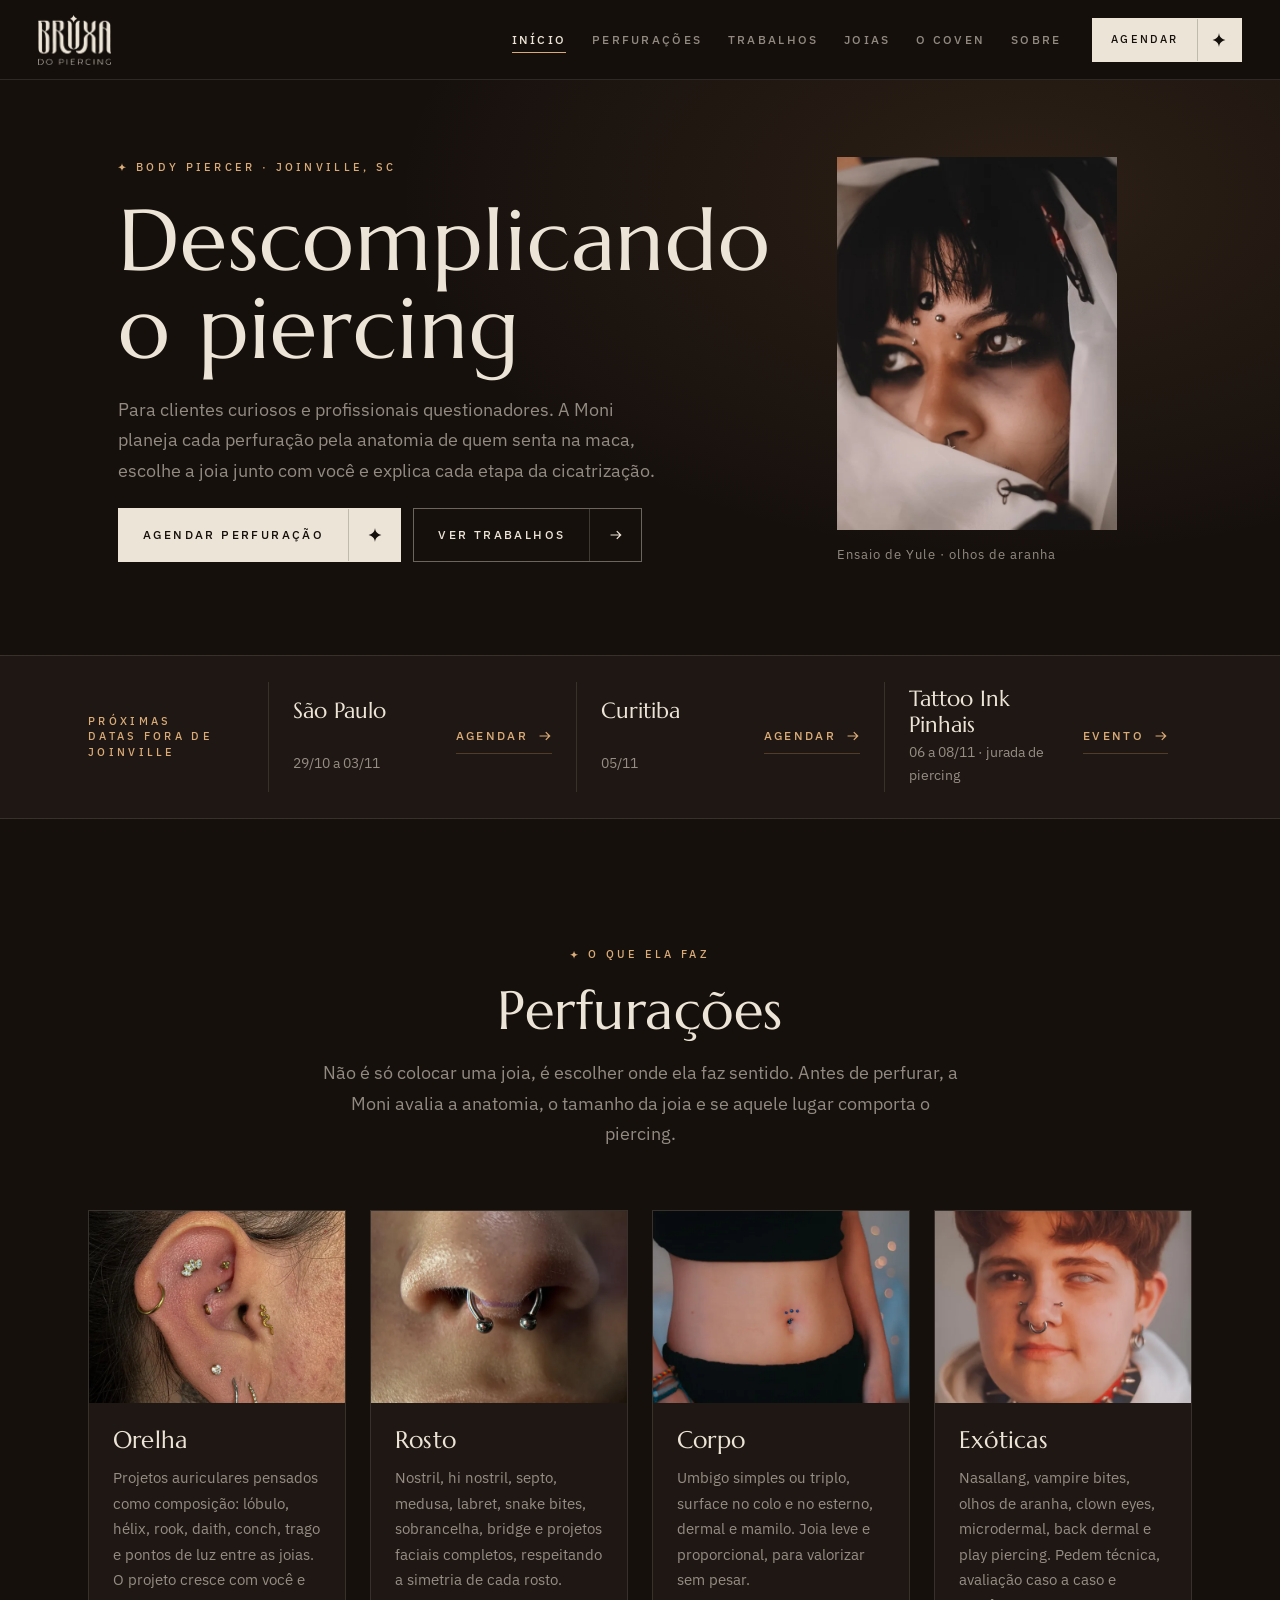
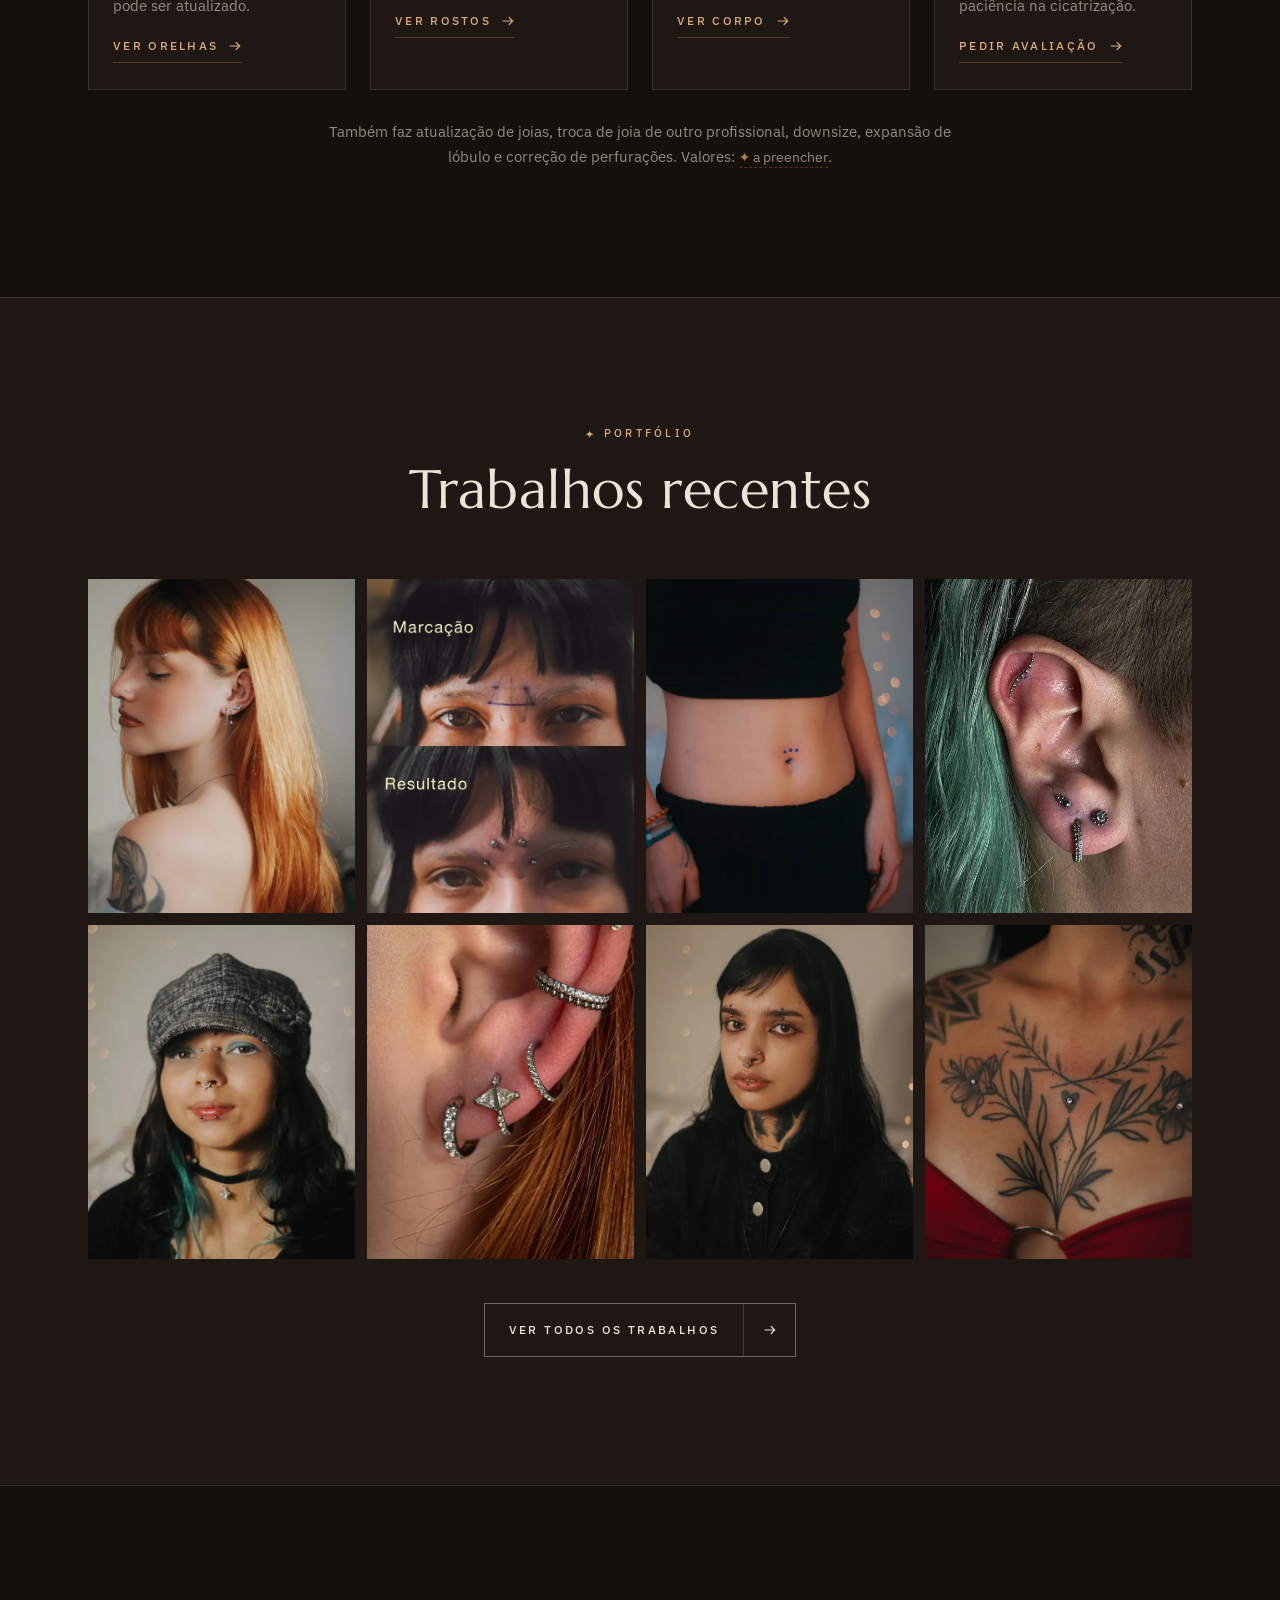
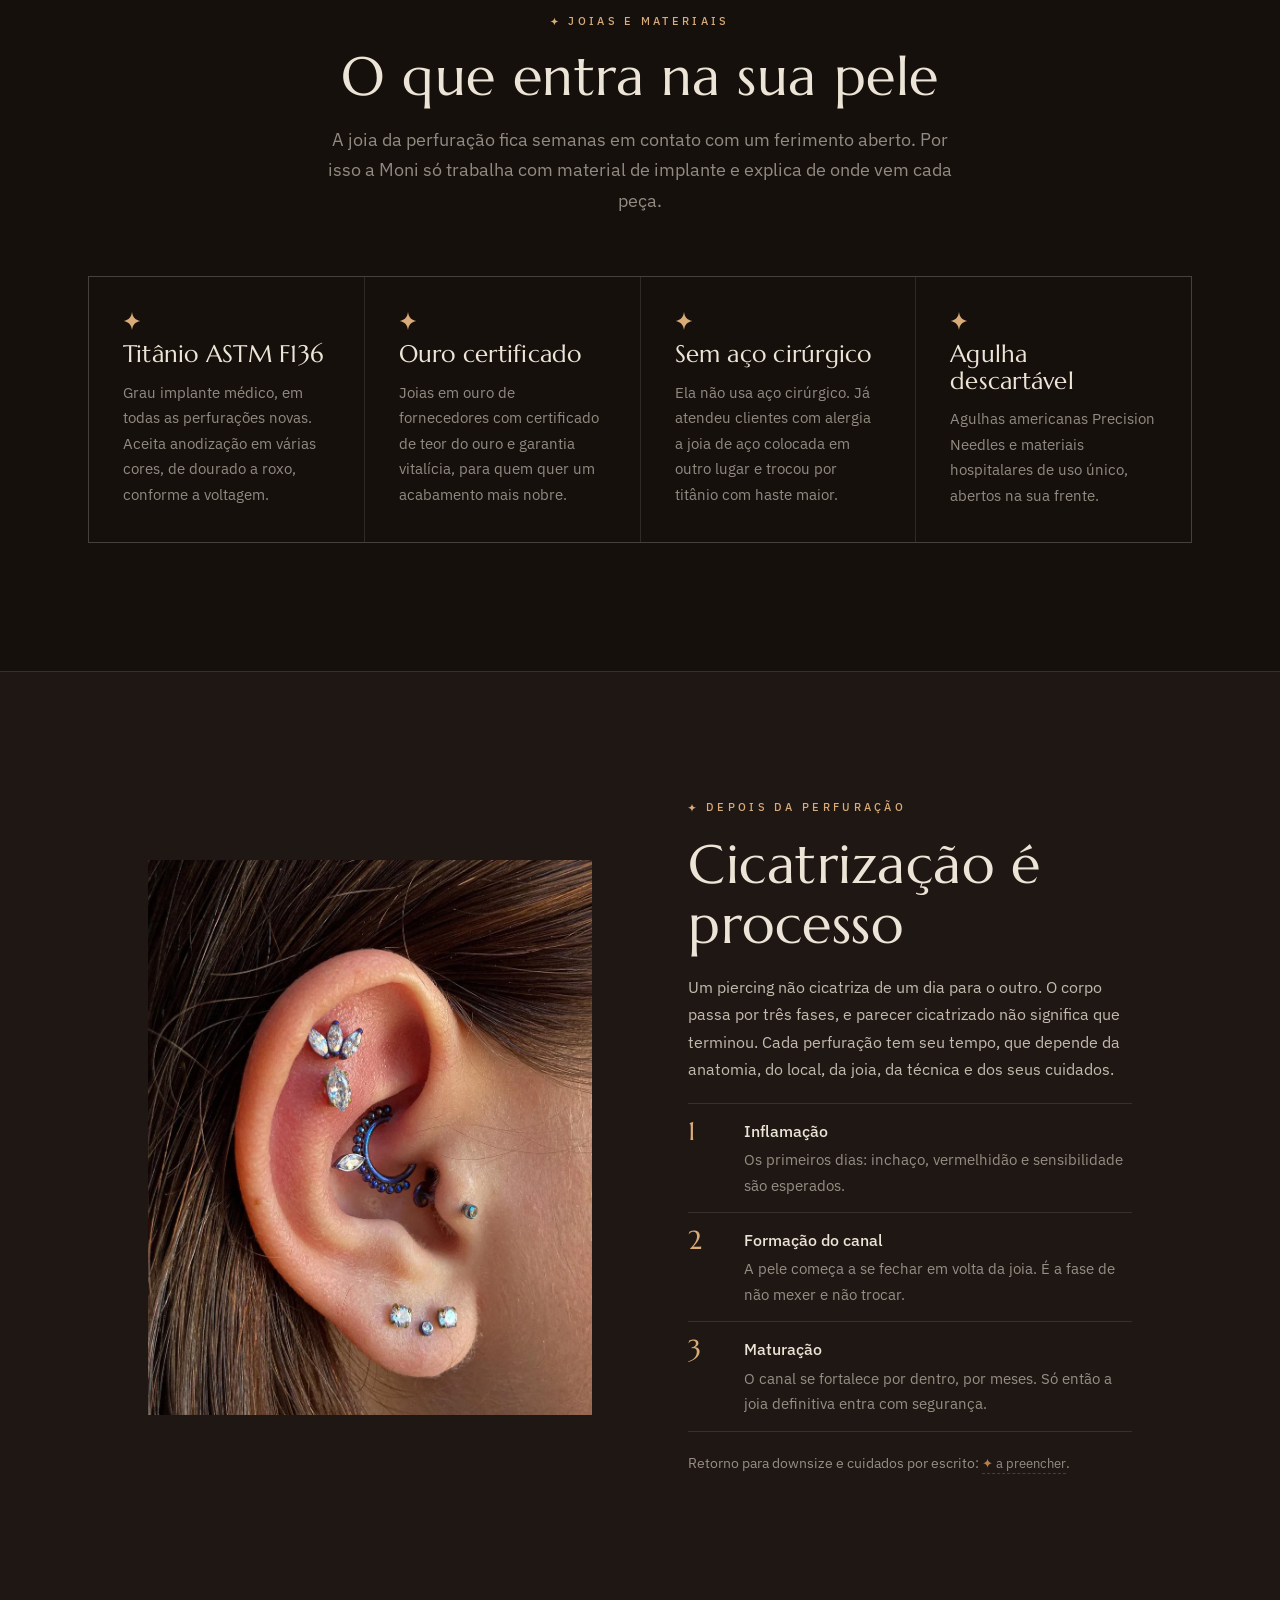
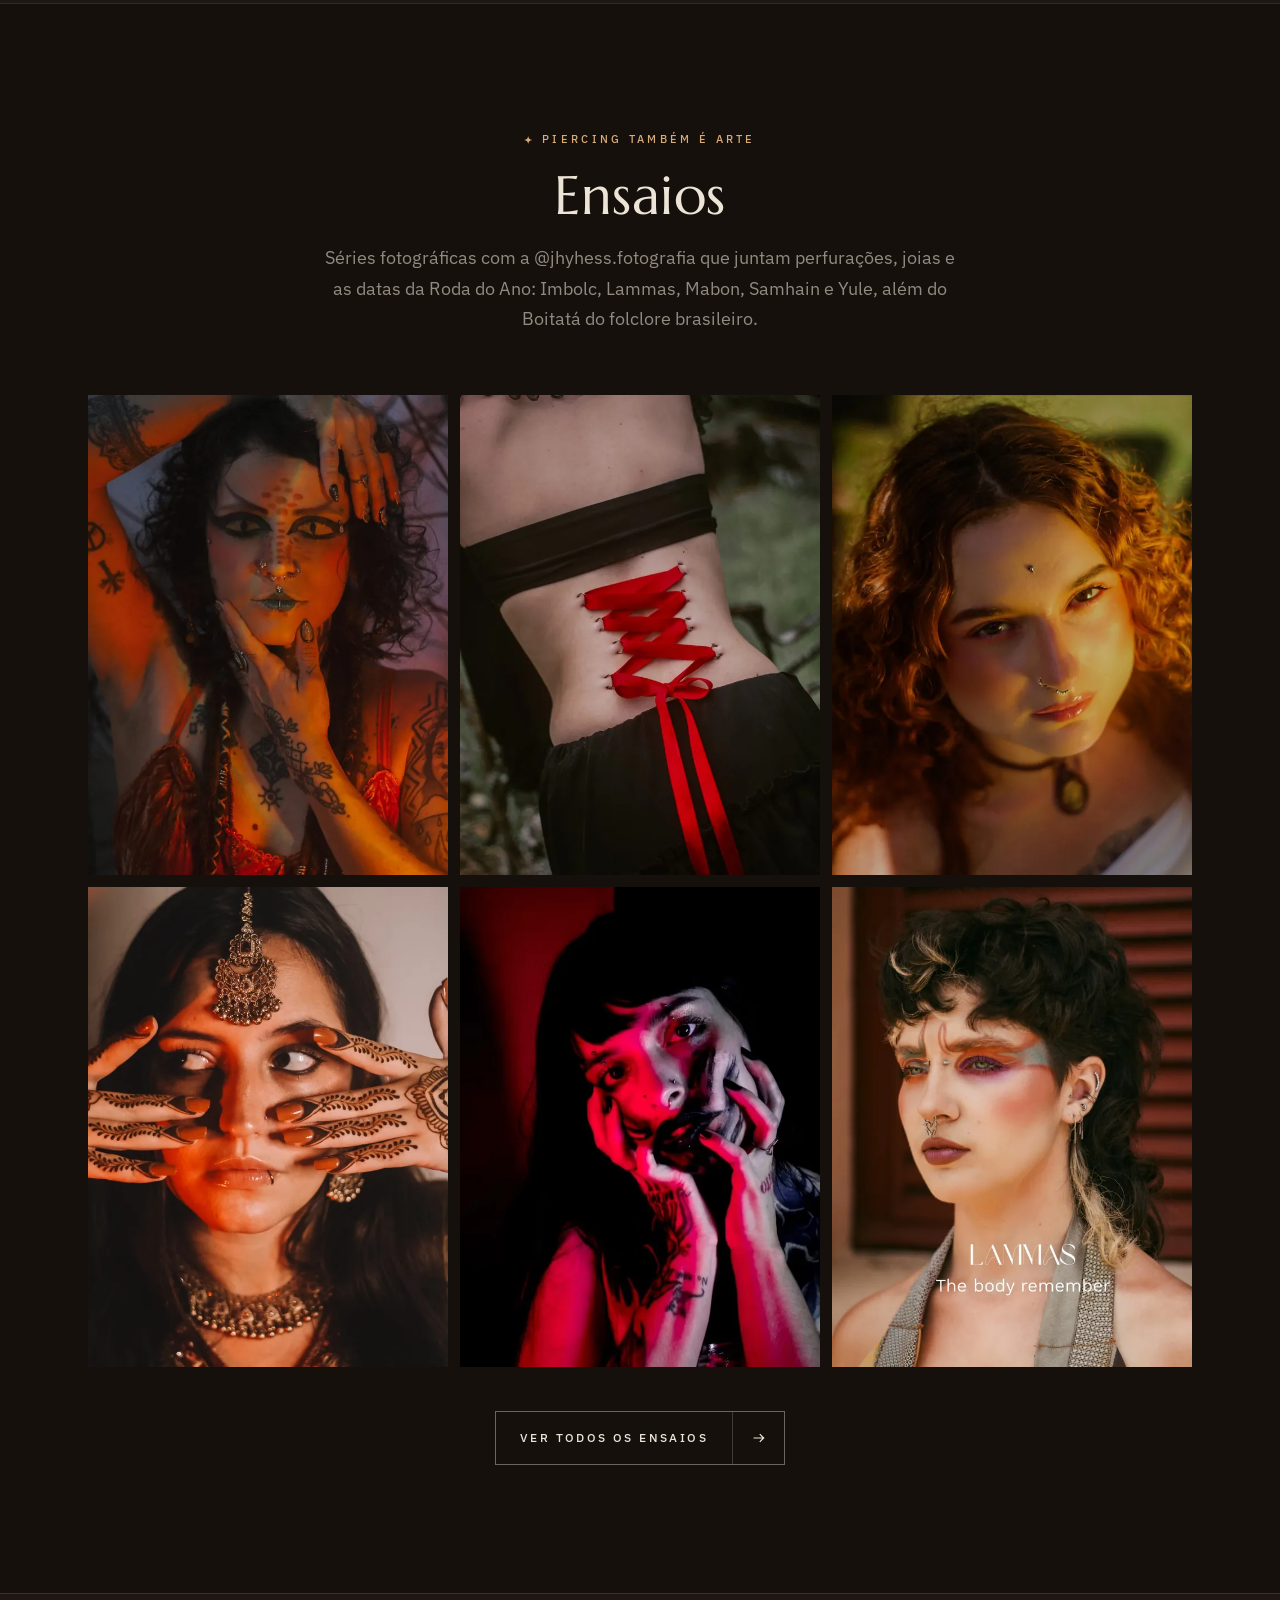
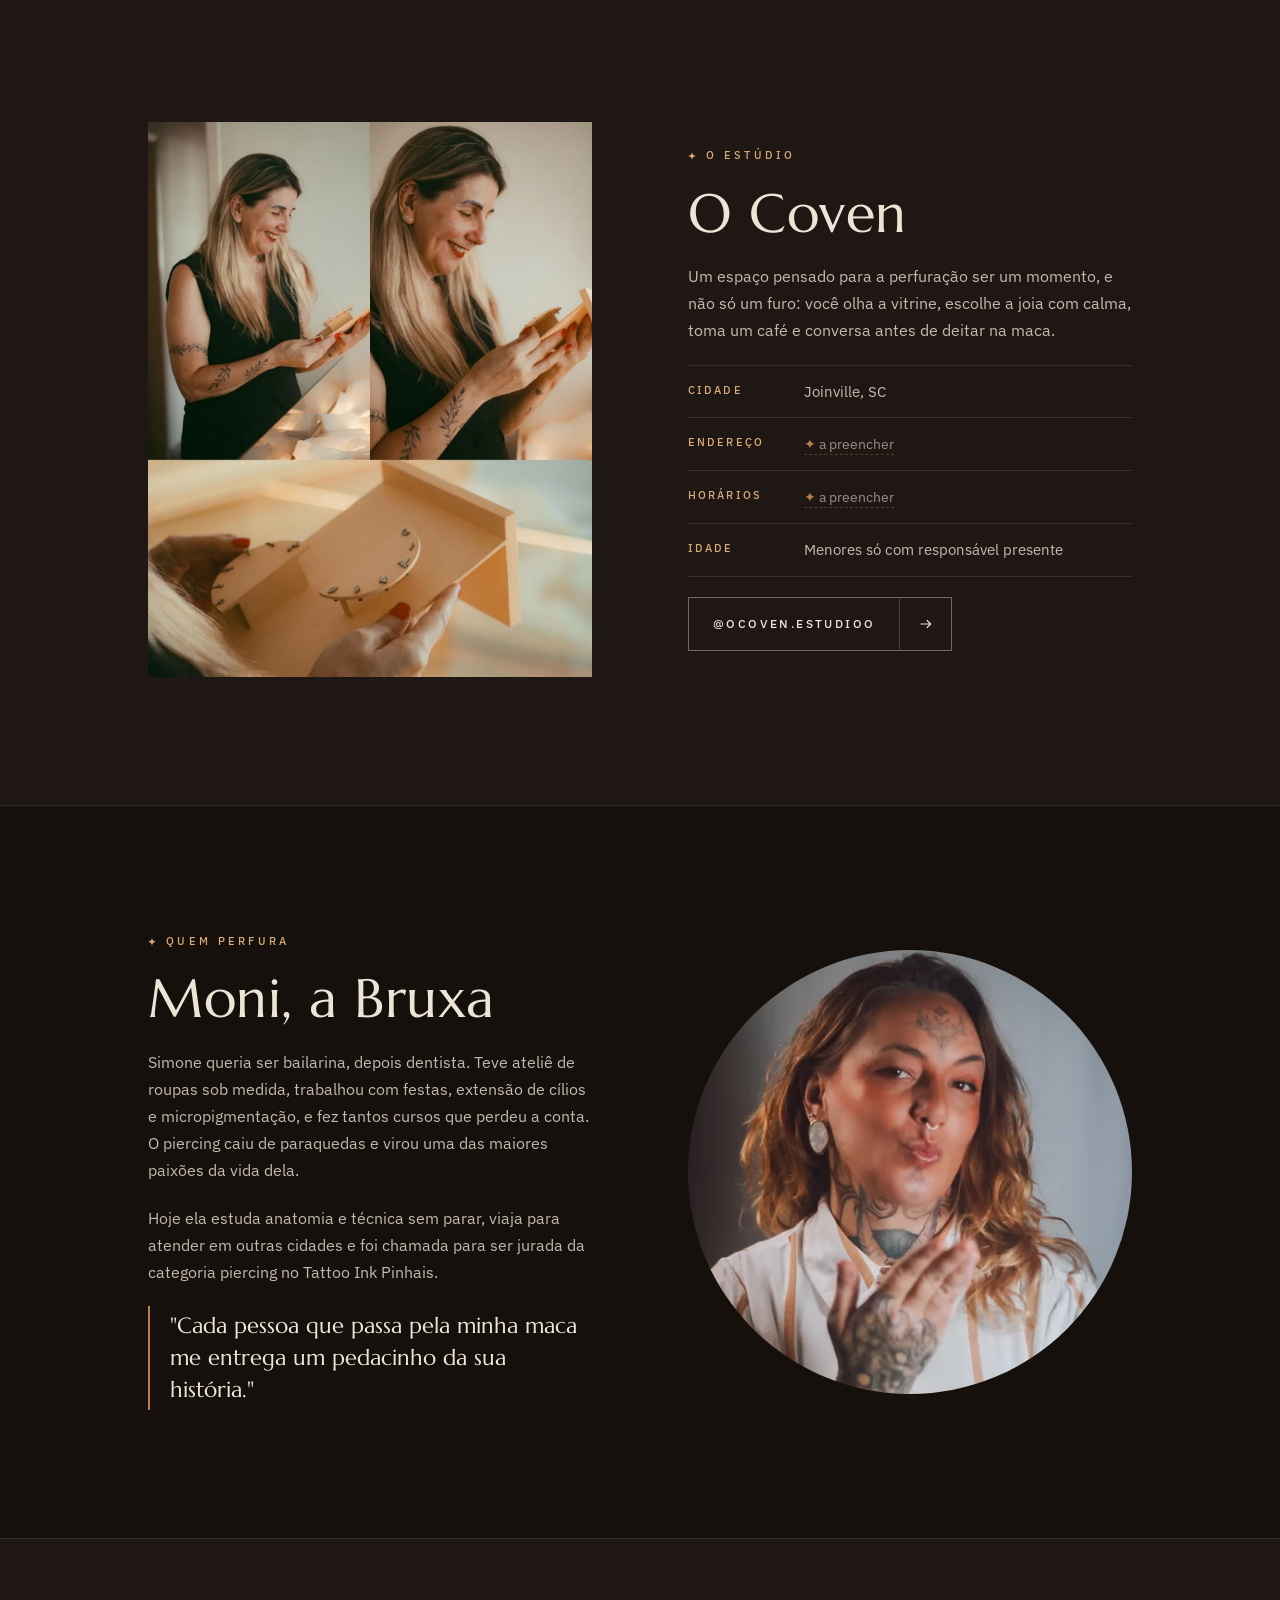
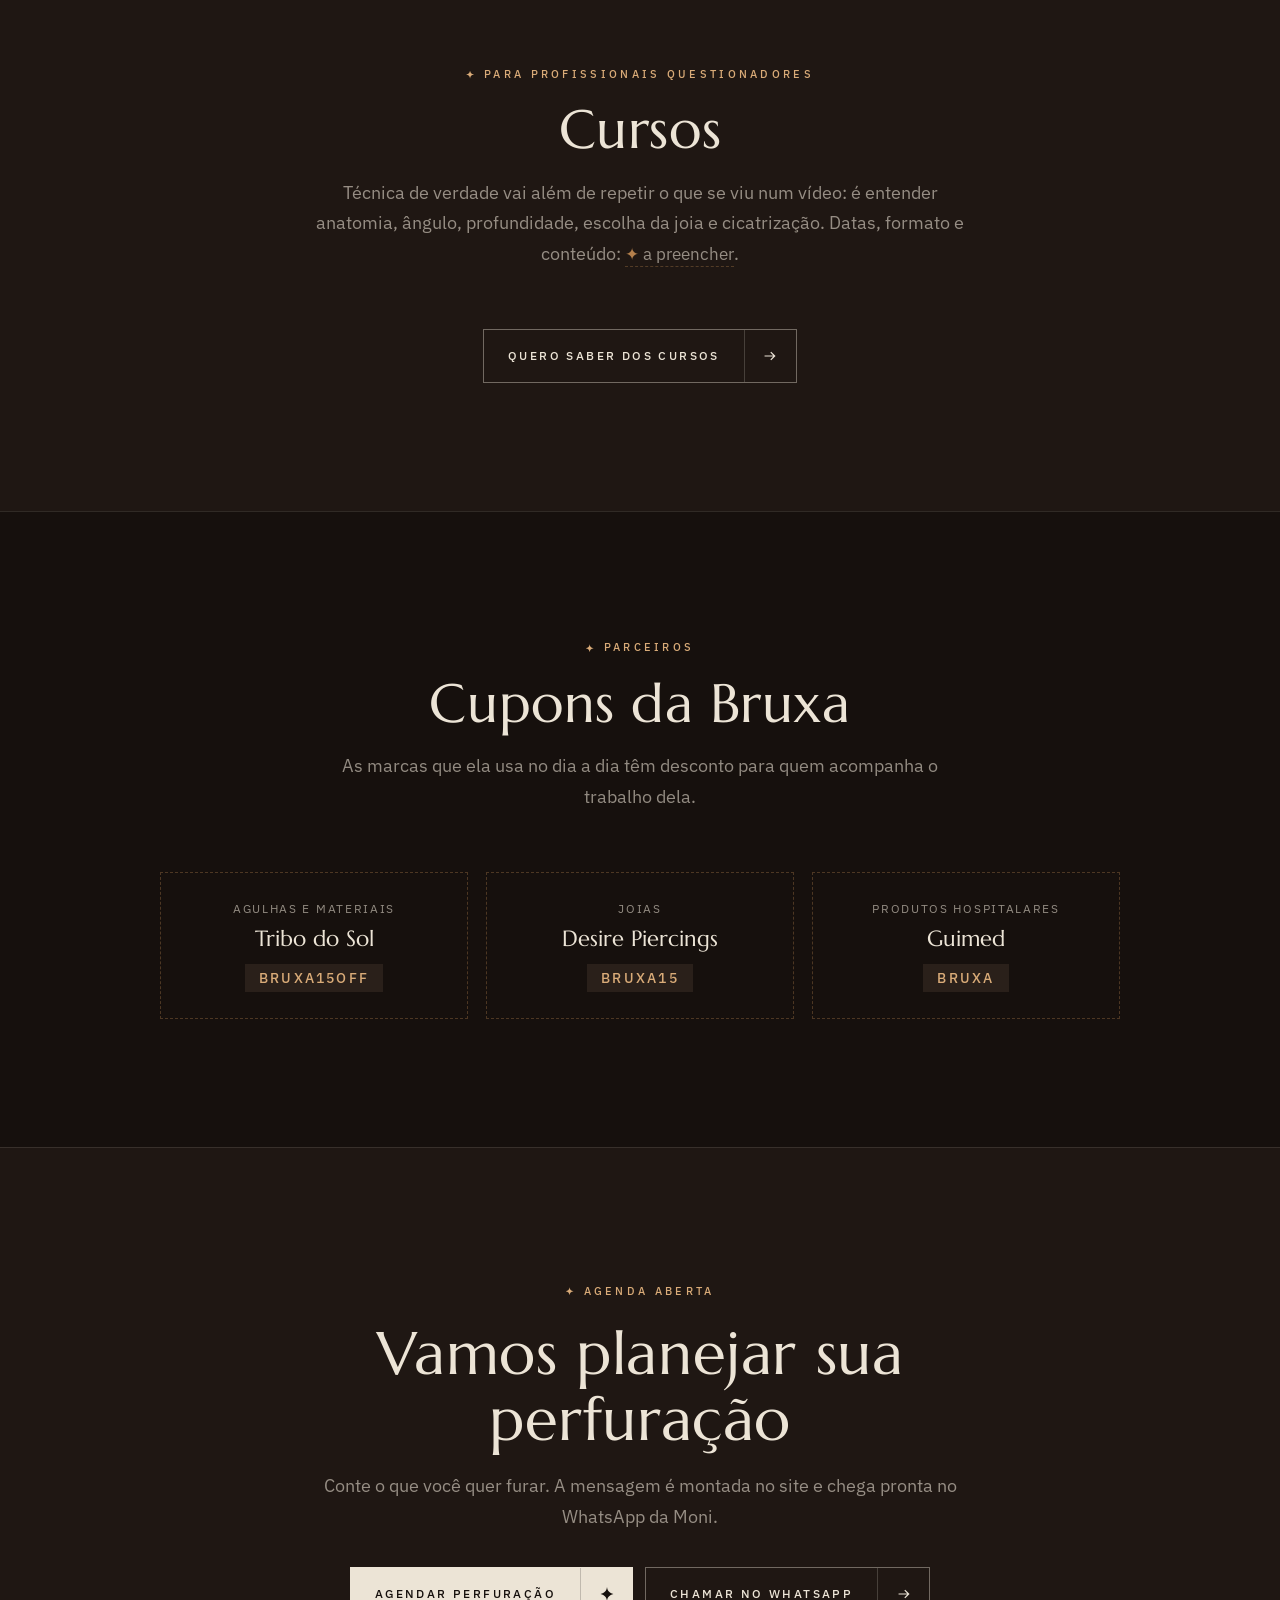
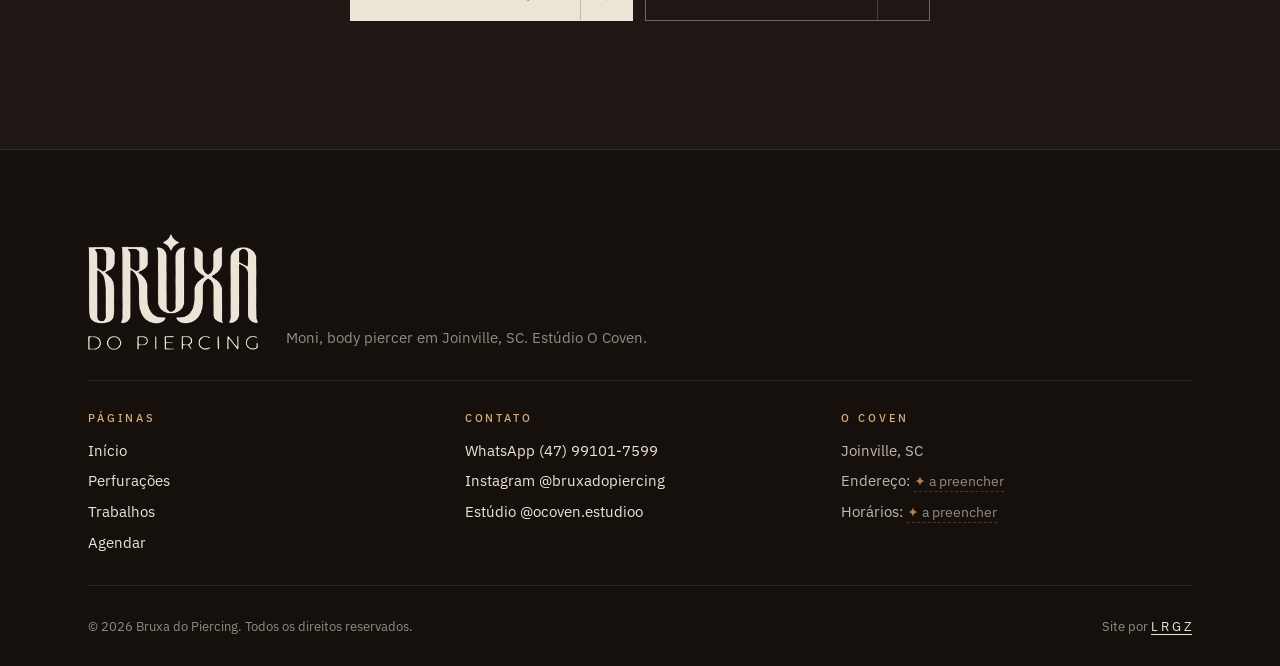
==== commit 2e7d4bd9: "Corrige o @ do estúdio: ocoven.estudioo Co-Authored-By: Claude Opus 5.5 <noreply@anthropic.com>" ====
--- a/index.html
+++ b/index.html
@@ -182,7 +182,7 @@
         <li><span>Horários</span><span><em class="a-preencher">a preencher</em></span></li>
         <li><span>Idade</span><span>Menores só com responsável presente</span></li>
       </ul>
-      <div class="acoes"><a class="btn linha" href="https://www.instagram.com/ocoven.estudio/" target="_blank" rel="noopener"><span>@ocoven.estudio</span><i><svg class="i-seta" viewBox="0 0 18 18" aria-hidden="true"><path d="M2 9h13M10 4l5 5-5 5"/></svg></i></a></div>
+      <div class="acoes"><a class="btn linha" href="https://www.instagram.com/ocoven.estudioo/" target="_blank" rel="noopener"><span>@ocoven.estudioo</span><i><svg class="i-seta" viewBox="0 0 18 18" aria-hidden="true"><path d="M2 9h13M10 4l5 5-5 5"/></svg></i></a></div>
     </div>
   </div>
 </section>
@@ -246,7 +246,7 @@
     </div>
     <div class="colunas">
       <div><h4>Páginas</h4><ul><li><a href="./">Início</a></li><li><a href="./#perfuracoes">Perfurações</a></li><li><a href="trabalhos.html">Trabalhos</a></li><li><a href="agendar.html">Agendar</a></li></ul></div>
-      <div><h4>Contato</h4><ul><li><a href="https://wa.me/5547991017599" target="_blank" rel="noopener">WhatsApp (47) 99101-7599</a></li><li><a href="https://www.instagram.com/bruxadopiercing/" target="_blank" rel="noopener">Instagram @bruxadopiercing</a></li><li><a href="https://www.instagram.com/ocoven.estudio/" target="_blank" rel="noopener">Estúdio @ocoven.estudio</a></li></ul></div>
+      <div><h4>Contato</h4><ul><li><a href="https://wa.me/5547991017599" target="_blank" rel="noopener">WhatsApp (47) 99101-7599</a></li><li><a href="https://www.instagram.com/bruxadopiercing/" target="_blank" rel="noopener">Instagram @bruxadopiercing</a></li><li><a href="https://www.instagram.com/ocoven.estudioo/" target="_blank" rel="noopener">Estúdio @ocoven.estudioo</a></li></ul></div>
       <div><h4>O Coven</h4><ul><li>Joinville, SC</li><li>Endereço: <em class="a-preencher">a preencher</em></li><li>Horários: <em class="a-preencher">a preencher</em></li></ul></div>
     </div>
     <div class="base"><span>© <span data-ano>2026</span> Bruxa do Piercing. Todos os direitos reservados.</span><span>Site por <a href="https://lrgz.com.br" target="_blank" rel="noopener">L R G Z</a></span></div>
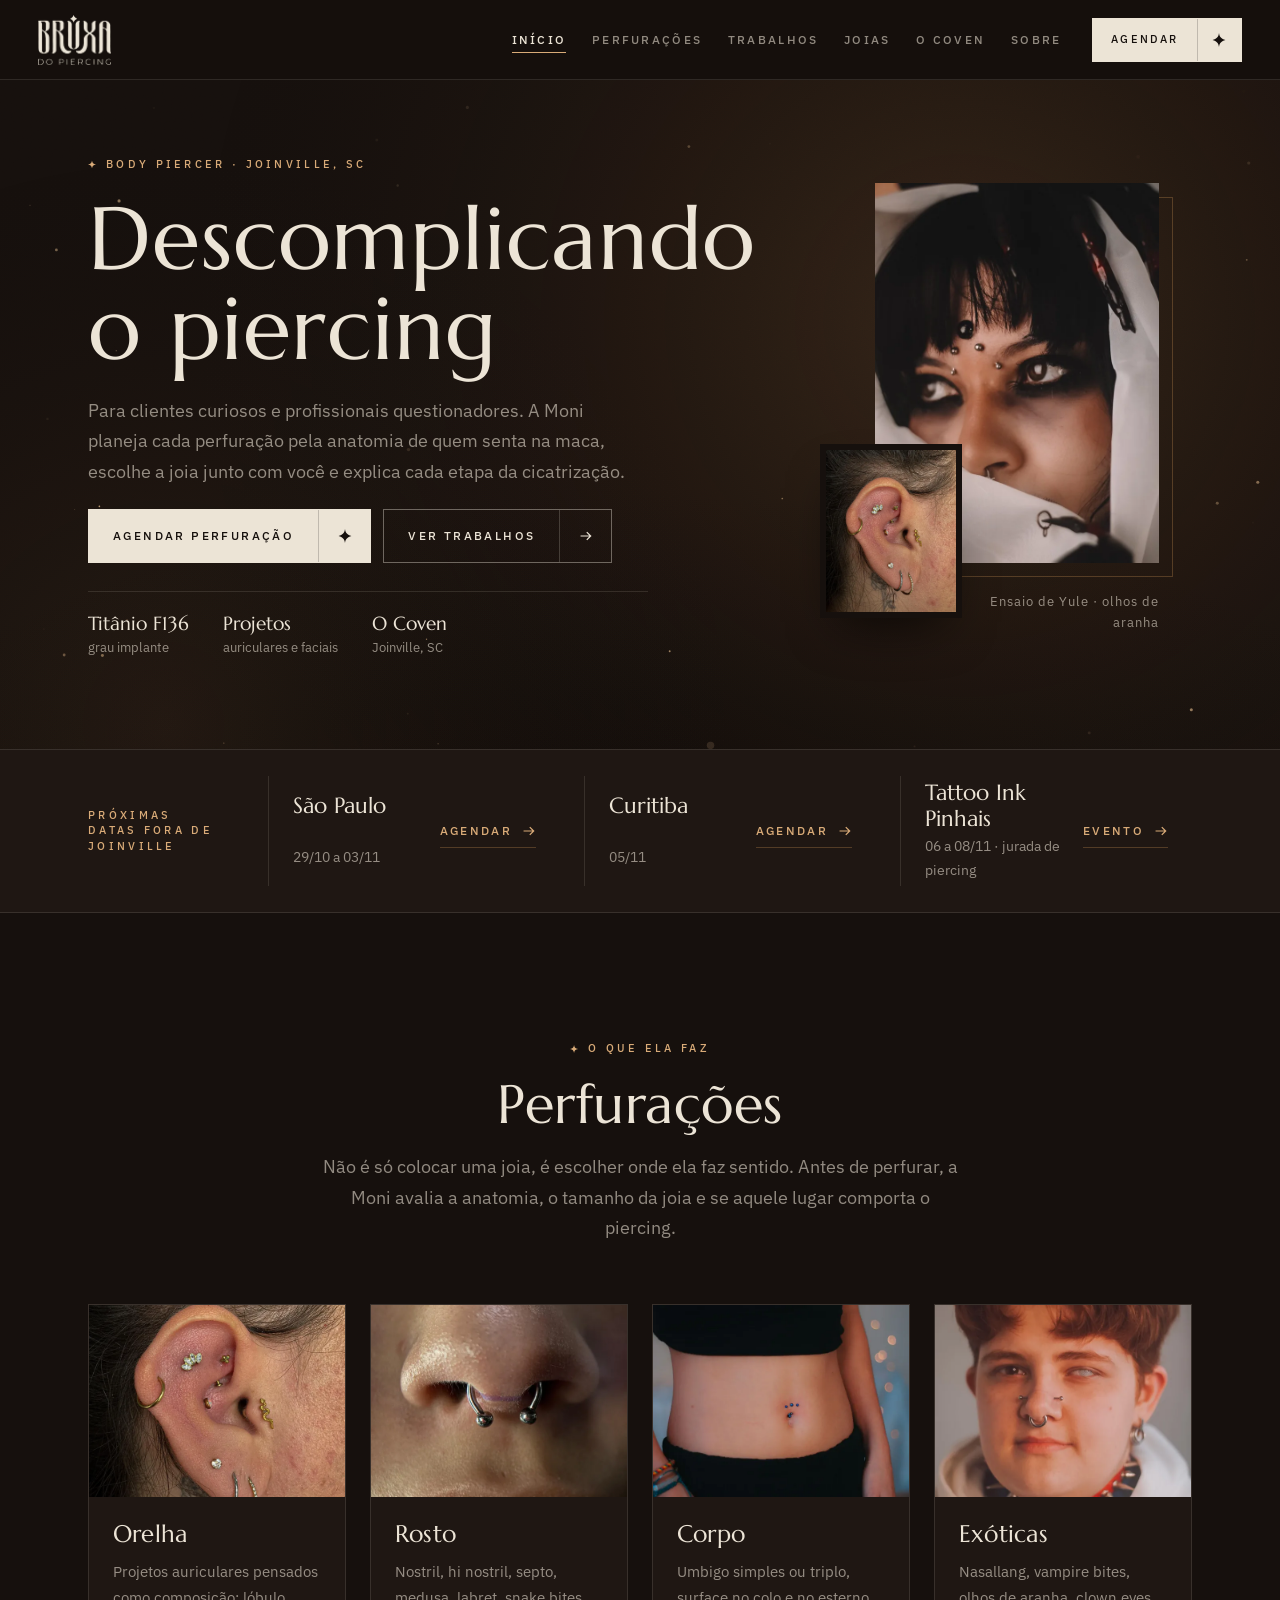
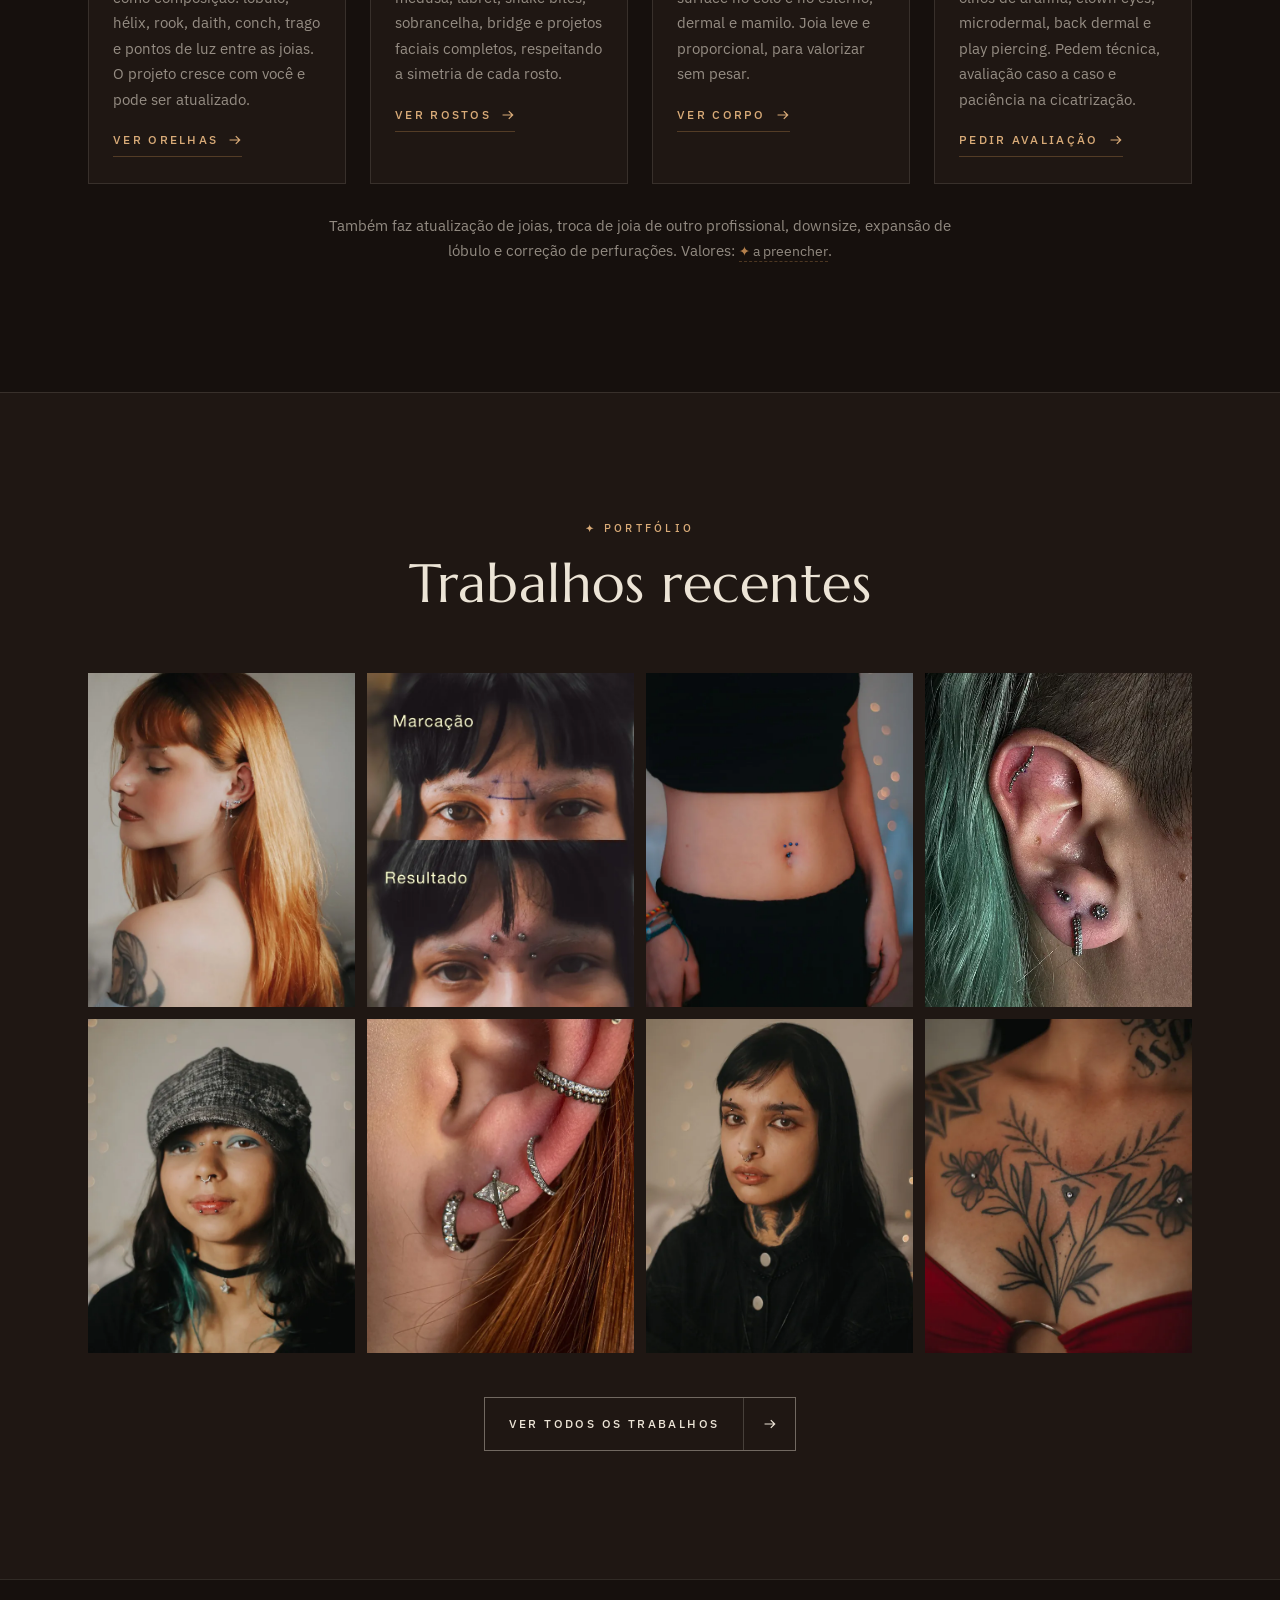
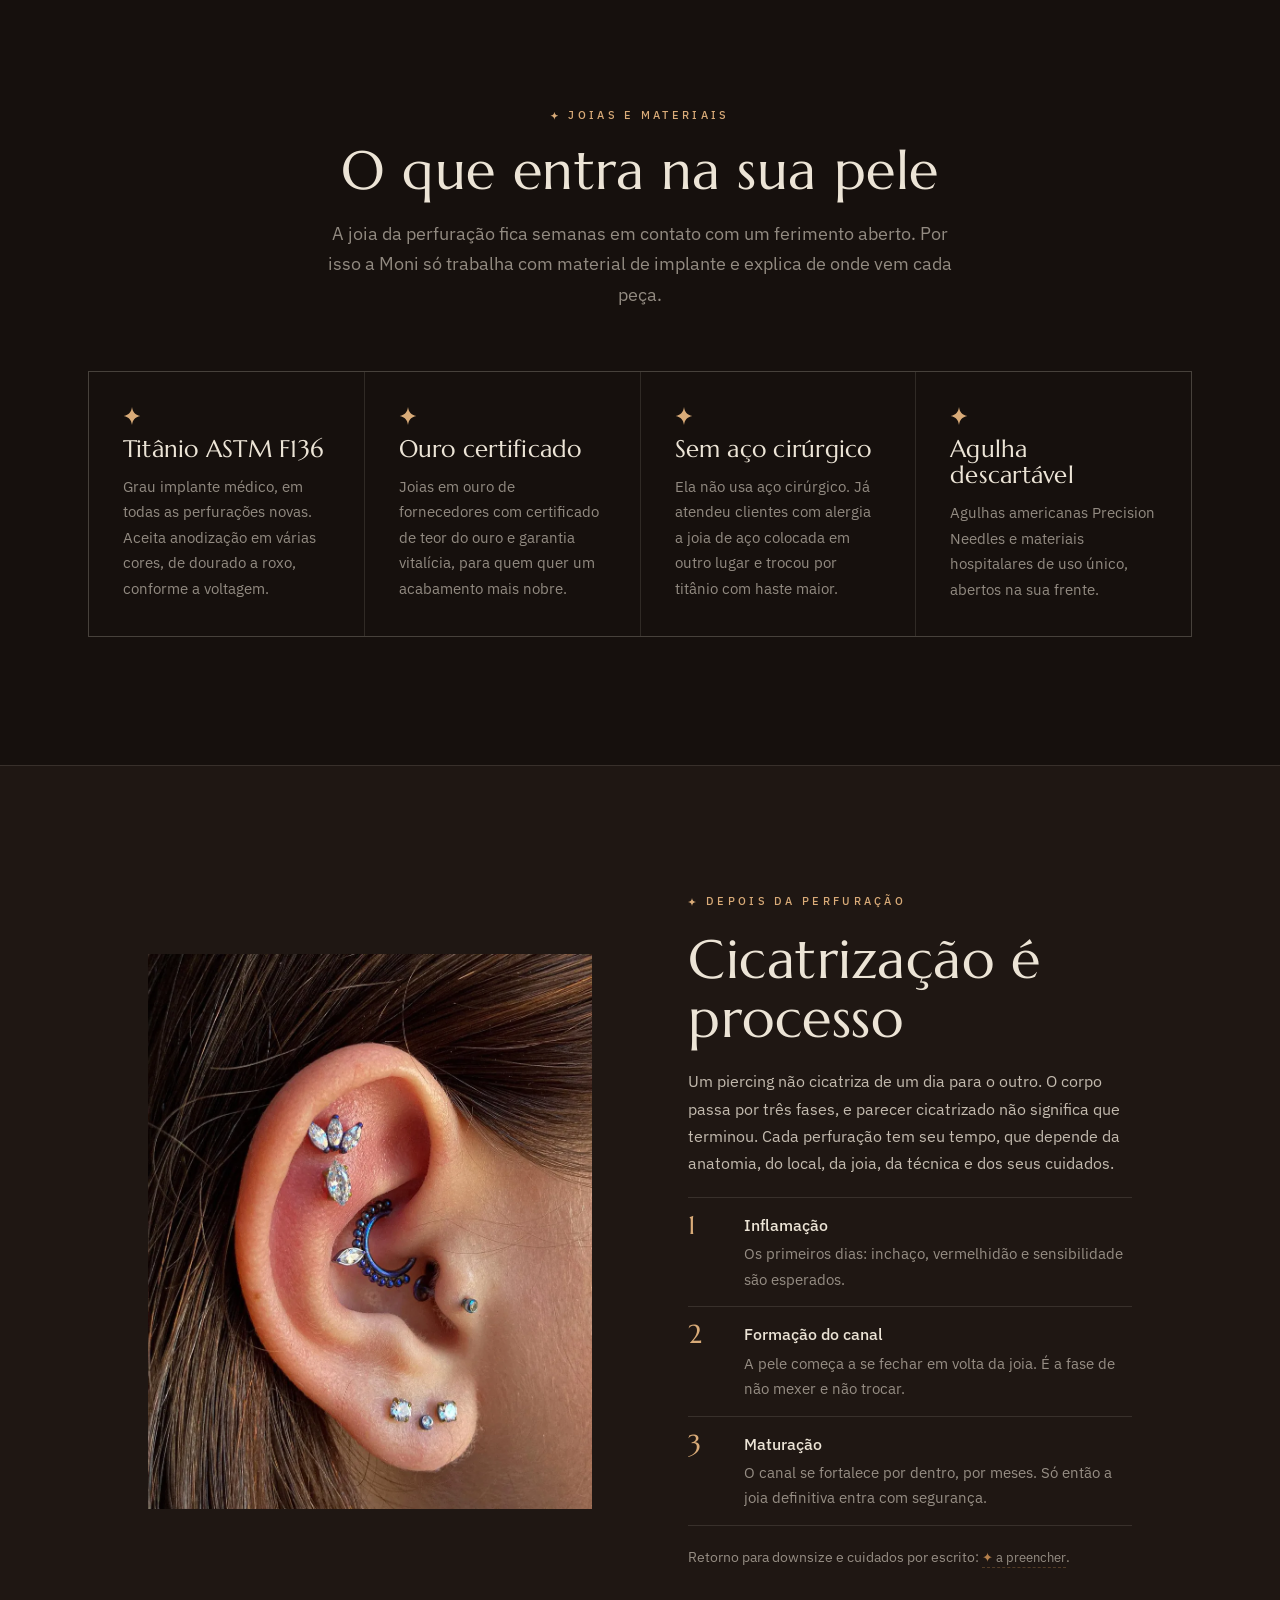
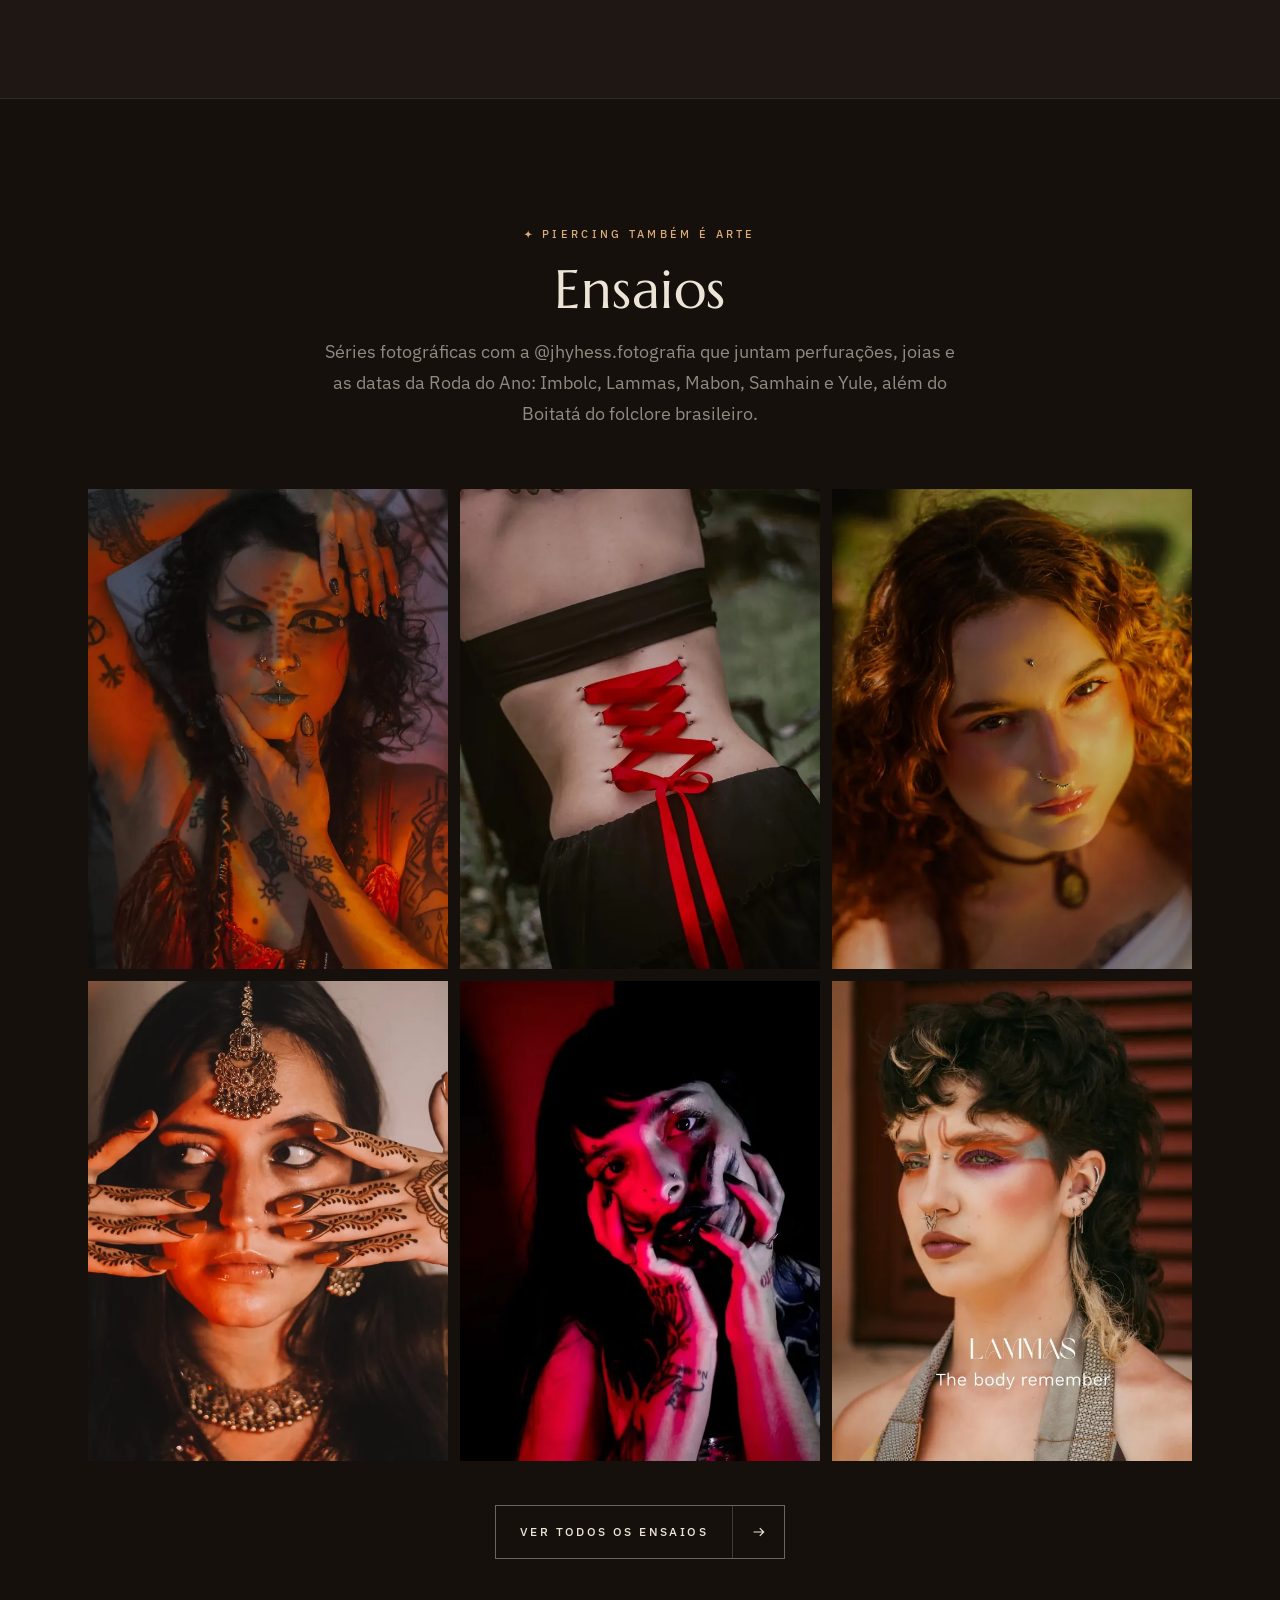
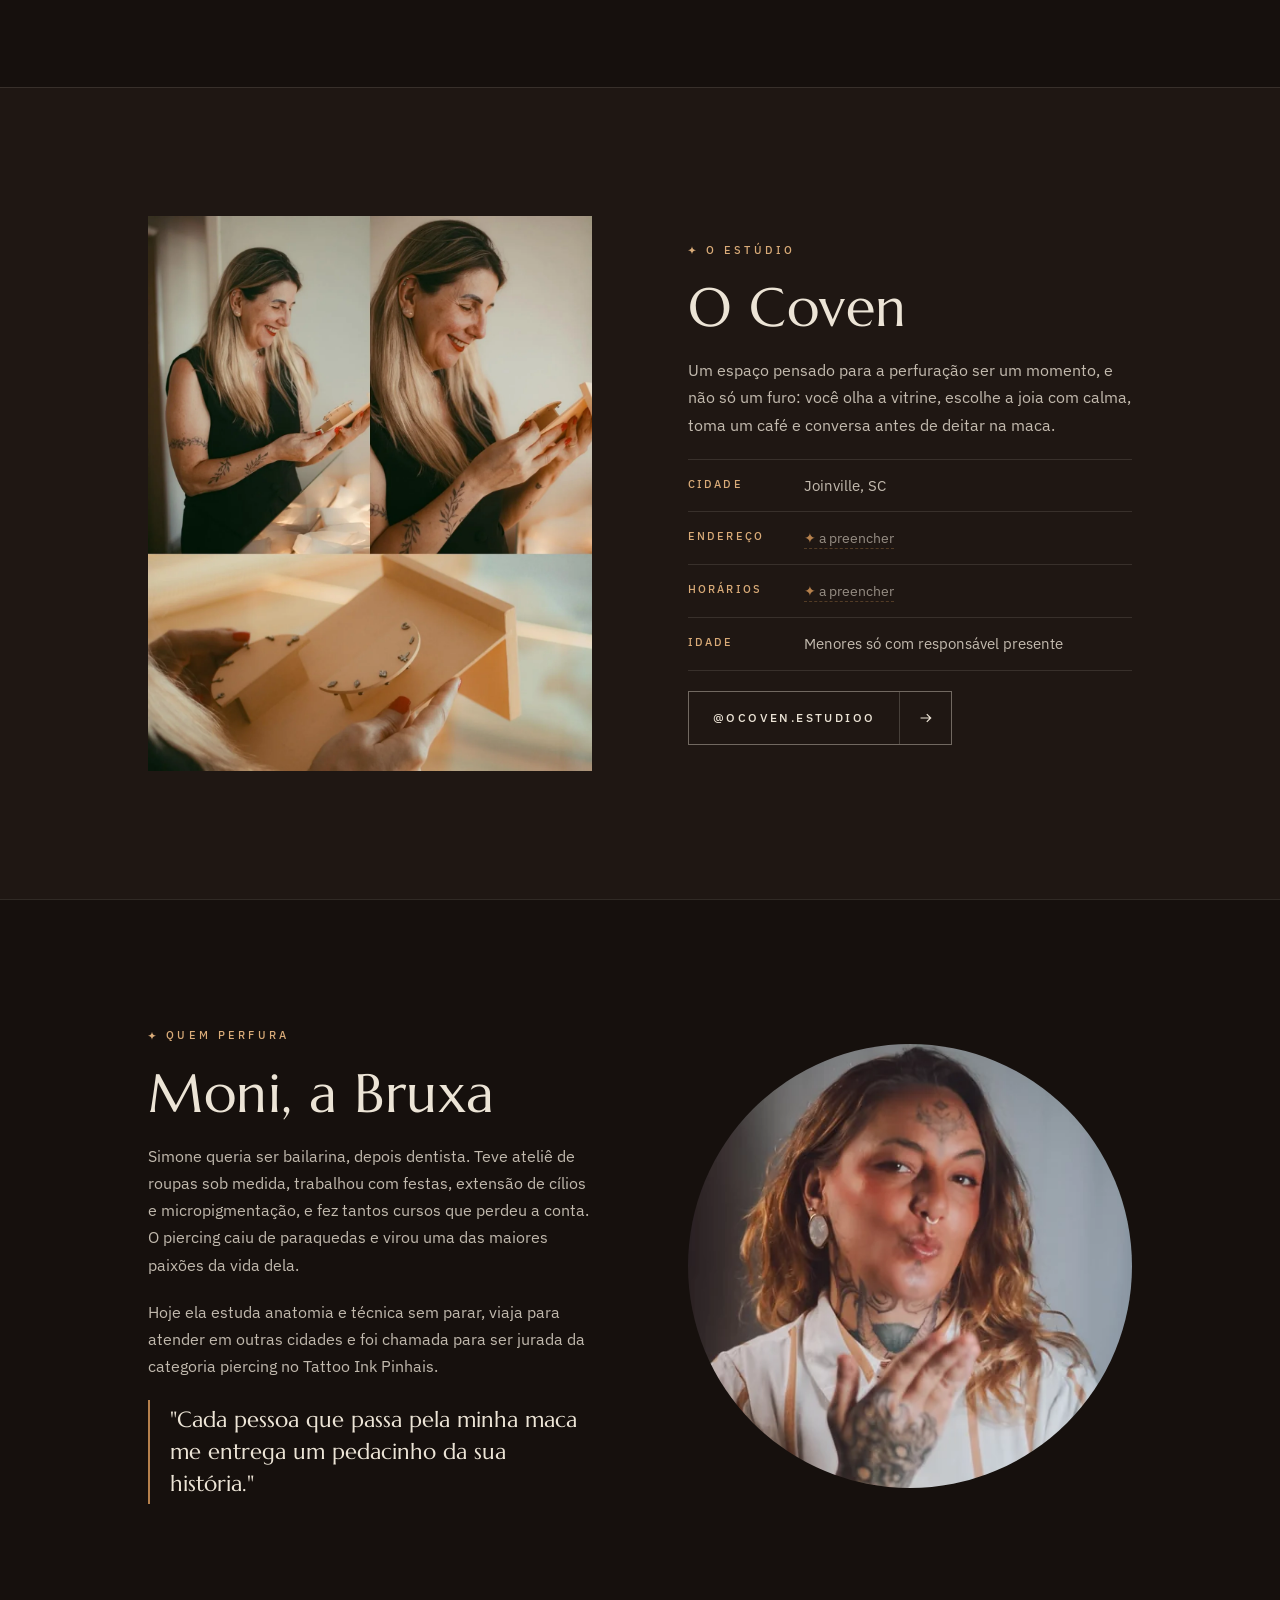
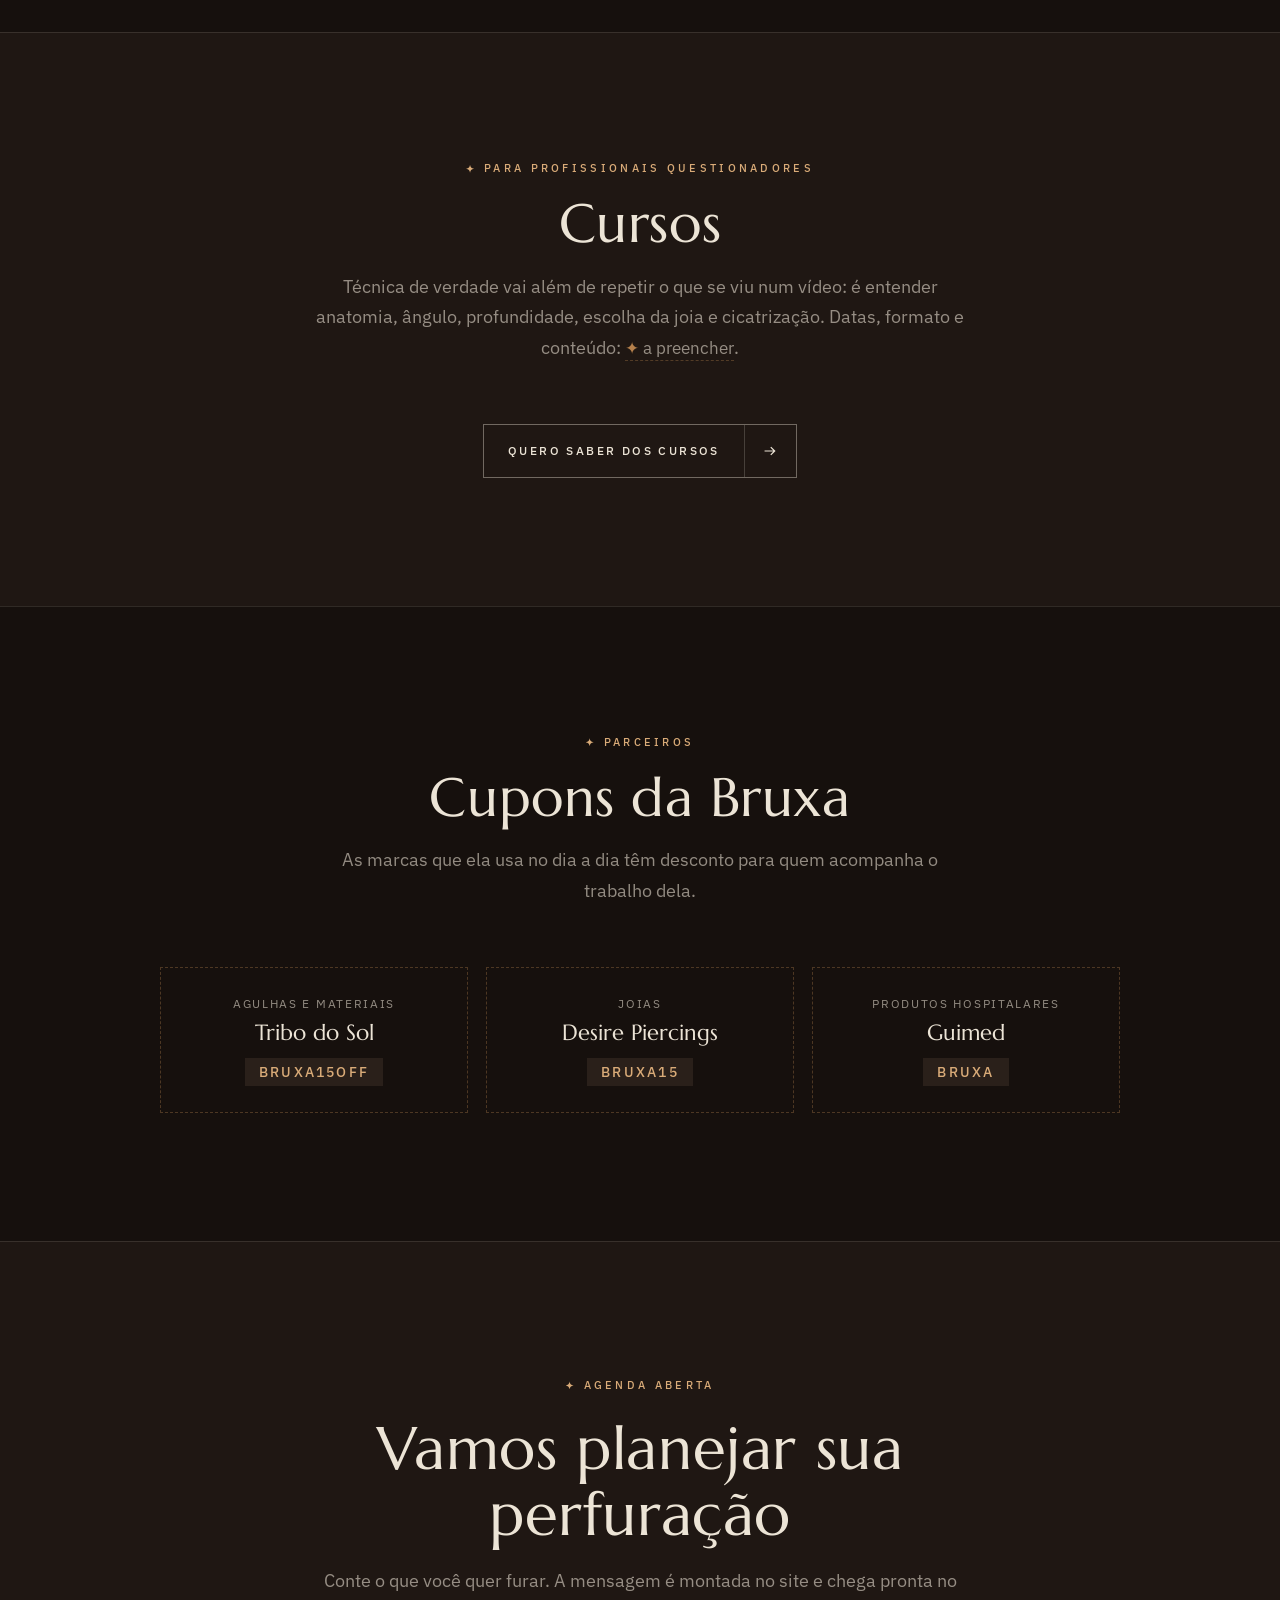
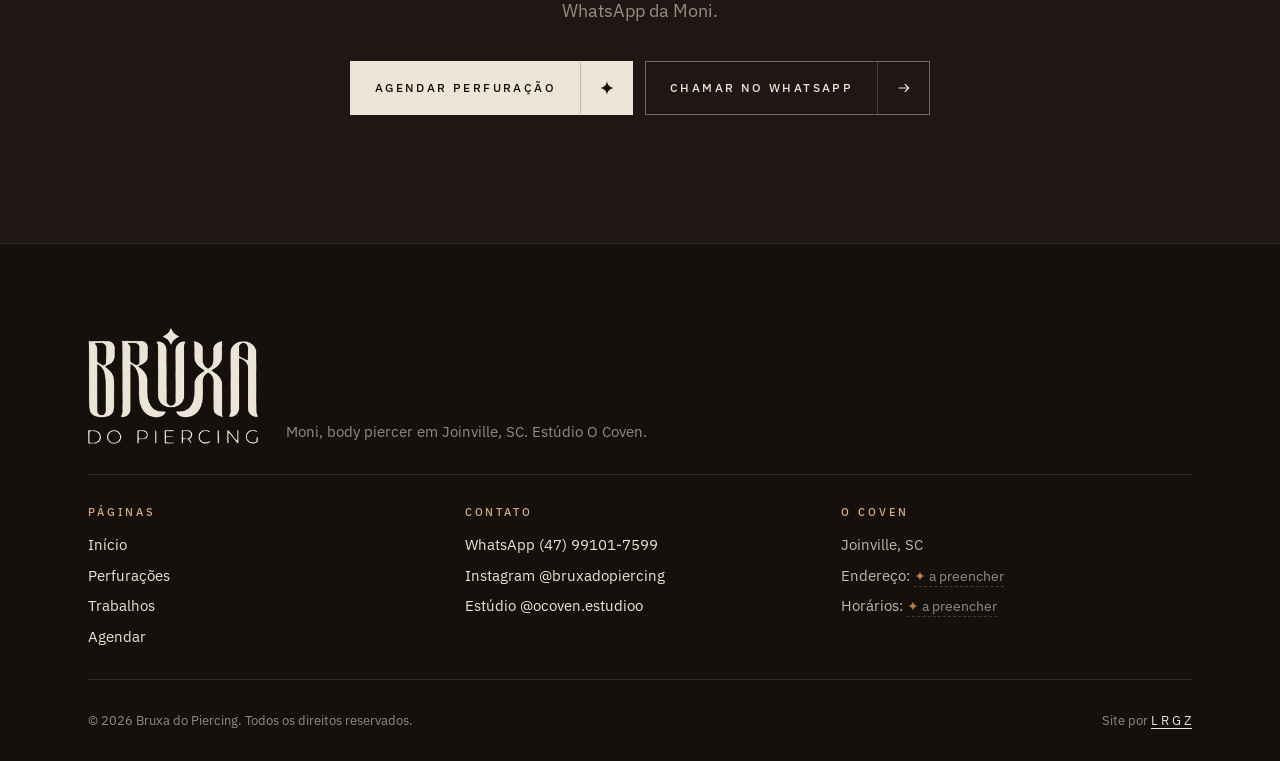
==== commit e6a3dc11: "Abertura com luz de vela e poeira dourada; favicon só com o B Co-Authored-By: Claude Opus 5.5 <norep" ====
--- a/index.html
+++ b/index.html
@@ -15,13 +15,13 @@
 <meta property="og:image:height" content="630">
 <meta property="og:image:alt" content="Logo Bruxa do Piercing entre duas fotos de perfurações">
 <meta property="og:locale" content="pt_BR">
-<link rel="icon" href="favicon.ico" sizes="any">
-<link rel="icon" href="favicon-32.png" type="image/png" sizes="32x32">
-<link rel="apple-touch-icon" href="assets/img/icone-180.png">
+<link rel="icon" href="favicon.ico?v=4" sizes="any">
+<link rel="icon" href="favicon-32.png?v=4" type="image/png" sizes="32x32">
+<link rel="apple-touch-icon" href="assets/img/icone-180.png?v=4">
 <link rel="preconnect" href="https://fonts.googleapis.com">
 <link rel="preconnect" href="https://fonts.gstatic.com" crossorigin>
 <link rel="stylesheet" href="https://fonts.googleapis.com/css2?family=Marcellus&family=IBM+Plex+Sans:wght@400;500;600&display=swap">
-<link rel="stylesheet" href="assets/css/site.css?v=1">
+<link rel="stylesheet" href="assets/css/site.css?v=2">
 </head>
 <body class="inicio">
 <a class="sr" href="#conteudo">Pular para o conteúdo</a>
@@ -33,6 +33,8 @@
 </header>
 <main id="conteudo">
 <section class="hero" aria-labelledby="t-hero">
+  <canvas class="hero-luz" data-luz aria-hidden="true"></canvas>
+  <div class="hero-grao" aria-hidden="true"></div>
   <div class="wrap">
     <div class="hero-texto">
       <p class="rot">Body piercer · Joinville, SC</p>
@@ -42,11 +44,21 @@
         <a class="btn" href="agendar.html"><span>Agendar perfuração</span><i><svg class="i-estrela" viewBox="0 0 24 24" aria-hidden="true"><path d="M12 0c1 7 4 10 11 12-7 2-10 5-11 12-1-7-4-10-11-12 7-2 10-5 11-12z"/></svg></i></a>
         <a class="btn linha" href="trabalhos.html"><span>Ver trabalhos</span><i><svg class="i-seta" viewBox="0 0 18 18" aria-hidden="true"><path d="M2 9h13M10 4l5 5-5 5"/></svg></i></a>
       </div>
-    </div>
-    <figure class="hero-foto">
-      <img src="assets/img/yule-1200.webp" srcset="assets/img/yule-640.webp 640w, assets/img/yule-1200.webp 1200w" sizes="(min-width:960px) 440px, 86vw" alt="Modelo com piercings olhos de aranha na testa, em ensaio escuro" width="1200" height="1600" fetchpriority="high">
-      <figcaption>Ensaio de Yule · olhos de aranha</figcaption>
-    </figure>
+      <ul class="credenciais">
+        <li><b>Titânio F136</b><span>grau implante</span></li>
+        <li><b>Projetos</b><span>auriculares e faciais</span></li>
+        <li><b>O Coven</b><span>Joinville, SC</span></li>
+      </ul>
+    </div>
+    <div class="hero-fotos">
+      <figure class="hero-foto">
+        <img src="assets/img/yule-1200.webp" srcset="assets/img/yule-640.webp 640w, assets/img/yule-1200.webp 1200w" sizes="(min-width:960px) 420px, 78vw" alt="Modelo com piercings olhos de aranha na testa, em ensaio escuro" width="1200" height="1600" fetchpriority="high">
+      </figure>
+      <figure class="hero-foto2">
+        <img src="assets/obras/bp-192-640.webp" alt="Orelha com rook, scapha e conch em joias de titânio" width="640" height="734">
+      </figure>
+      <p class="hero-leg">Ensaio de Yule · olhos de aranha</p>
+    </div>
   </div>
 </section>
 
@@ -258,7 +270,7 @@
   <div class="lb-palco"><img alt=""></div>
   <div class="lb-base"><button type="button" data-ant aria-label="Anterior">&larr;</button><span class="rot" data-leg></span><button type="button" data-prox aria-label="Próxima">&rarr;</button></div>
 </div>
-<script src="assets/js/obras.js?v=1"></script>
-<script src="assets/js/site.js?v=1"></script>
+<script src="assets/js/obras.js?v=2"></script>
+<script src="assets/js/site.js?v=2"></script>
 </body>
 </html>
--- a/assets/css/site.css
+++ b/assets/css/site.css
@@ -111,24 +111,38 @@
 .link:hover{border-color:var(--bronze-claro);gap:16px}
 
 /* ---------- abertura ---------- */
-.hero{padding:clamp(44px,6vw,92px) 0 clamp(56px,7vw,96px);background:radial-gradient(70% 90% at 80% 20%,rgba(181,128,76,.14),transparent 70%)}
-.hero .wrap{display:grid;gap:44px;align-items:center}
+.hero{position:relative;isolation:isolate;overflow:hidden;padding:clamp(48px,6vw,96px) 0 clamp(64px,7vw,104px);background:radial-gradient(90% 70% at 50% 110%,#0f0b09,transparent 70%),var(--cafe)}
+/* luz de vela e poeira dourada (canvas), grão de filme por cima; tudo atrás do conteúdo */
+.hero-luz{position:absolute;inset:0;z-index:-2;width:100%;height:100%;pointer-events:none}
+.hero-grao{position:absolute;inset:-50%;z-index:-1;pointer-events:none;opacity:.09;mix-blend-mode:overlay;background-image:url("data:image/svg+xml,%3Csvg xmlns='http://www.w3.org/2000/svg' width='180' height='180'%3E%3Cfilter id='n'%3E%3CfeTurbulence type='fractalNoise' baseFrequency='.9' numOctaves='3' stitchTiles='stitch'/%3E%3C/filter%3E%3Crect width='100%25' height='100%25' filter='url(%23n)'/%3E%3C/svg%3E");animation:grao 1.2s steps(6) infinite}
+@keyframes grao{0%{transform:translate(0,0)}20%{transform:translate(-3%,2%)}40%{transform:translate(2%,-3%)}60%{transform:translate(-2%,-1%)}80%{transform:translate(3%,1%)}100%{transform:translate(0,0)}}
+.hero .wrap{display:grid;gap:56px;align-items:center}
 .hero-texto{display:grid;gap:22px;justify-items:start}
-.hero h1{font-size:clamp(42px,7vw,86px);line-height:1.02;max-width:9em}
+.hero h1{font-size:clamp(42px,7vw,88px);line-height:1.02;max-width:9em}
 .hero .lead{max-width:31em}
-.hero-foto{position:relative;margin:0;justify-self:center;width:min(100%,440px)}
+.credenciais{list-style:none;margin:6px 0 0;padding:20px 0 0;display:flex;flex-wrap:wrap;gap:14px 34px;border-top:1px solid var(--linha);width:100%;max-width:560px}
+.credenciais li{display:grid;gap:2px}
+.credenciais b{font:400 19px/1.2 var(--titulo);color:var(--osso)}
+.credenciais span{font-size:13px;color:var(--cinza)}
+.hero-fotos{position:relative;justify-self:center;width:min(100%,480px);padding:0 14px 0 0}
+.hero-foto{position:relative;margin:0 0 0 auto;width:86%}
 .hero-foto img{width:100%;aspect-ratio:3/4;object-fit:cover}
 .hero-foto::before{content:"";position:absolute;inset:14px -14px -14px 14px;border:1px solid var(--linha-b);z-index:-1}
-.hero-foto figcaption{margin-top:14px;font-size:12.5px;letter-spacing:.08em;color:var(--cinza)}
-.hero-texto>*,.hero-foto{opacity:0;transform:translateY(14px);transition:opacity 1s var(--ease),transform 1s var(--ease)}
+.hero-foto2{position:absolute;left:0;top:58%;margin:0;width:40%;border:6px solid var(--cafe);box-shadow:0 24px 50px -20px rgba(0,0,0,.7)}
+.hero-foto2 img{width:100%;aspect-ratio:4/5;object-fit:cover}
+.hero-leg{margin:28px 0 0 46%;font-size:12.5px;letter-spacing:.08em;color:var(--cinza);text-align:right}
+.hero-texto>*,.hero-foto,.hero-foto2,.hero-leg{opacity:0;transform:translateY(14px);transition:opacity 1.1s var(--ease),transform 1.1s var(--ease)}
 .hero-foto{transition-delay:.15s}
+.hero-foto2{transition-delay:.5s}
+.hero-leg{transition-delay:.7s}
 .hero-texto>*:nth-child(1){transition-delay:.25s}
 .hero-texto>*:nth-child(2){transition-delay:.32s}
 .hero-texto>*:nth-child(3){transition-delay:.39s}
 .hero-texto>*:nth-child(4){transition-delay:.46s}
-.pronto .hero-texto>*,.pronto .hero-foto{opacity:1;transform:none}
-@media (min-width:960px){.hero .wrap{grid-template-columns:1.1fr .9fr;gap:80px;max-width:1140px}.hero-foto{justify-self:end;margin-right:14px}}
-@media (prefers-reduced-motion:reduce){.hero-texto>*,.hero-foto{opacity:1!important;transform:none!important;transition:none!important}}
+.hero-texto>*:nth-child(5){transition-delay:.53s}
+.pronto .hero-texto>*,.pronto .hero-foto,.pronto .hero-foto2,.pronto .hero-leg{opacity:1;transform:none}
+@media (min-width:960px){.hero .wrap{grid-template-columns:1.05fr .95fr;gap:64px;max-width:1200px}.hero-fotos{justify-self:end;width:min(100%,540px)}.hero-foto{width:84%}}
+@media (prefers-reduced-motion:reduce){.hero-texto>*,.hero-foto,.hero-foto2,.hero-leg{opacity:1!important;transform:none!important;transition:none!important}.hero-grao{animation:none}}
 
 /* ---------- datas ---------- */
 .agenda{border-top:1px solid var(--linha);border-bottom:1px solid var(--linha);background:var(--cafe2)}
@@ -139,12 +153,12 @@
 .datas b{font:400 22px/1.2 var(--titulo);color:var(--osso)}
 .datas span{grid-row:2;font-size:14px;color:var(--cinza)}
 .datas .link{grid-row:1/3;grid-column:2}
-@media (min-width:860px){
+@media (min-width:1140px){
   .agenda .wrap{grid-template-columns:auto 1fr;align-items:center;gap:48px}
   .agenda-tit{max-width:12em}
-  .datas{grid-template-columns:repeat(3,1fr)}
   .datas li{border-top:0;border-left:1px solid var(--linha);padding:4px 24px}
 }
+@media (min-width:760px){.datas{grid-template-columns:repeat(3,1fr);gap:0 24px}}
 
 /* ---------- seções ---------- */
 .secao{padding:clamp(76px,10vw,128px) 0}
